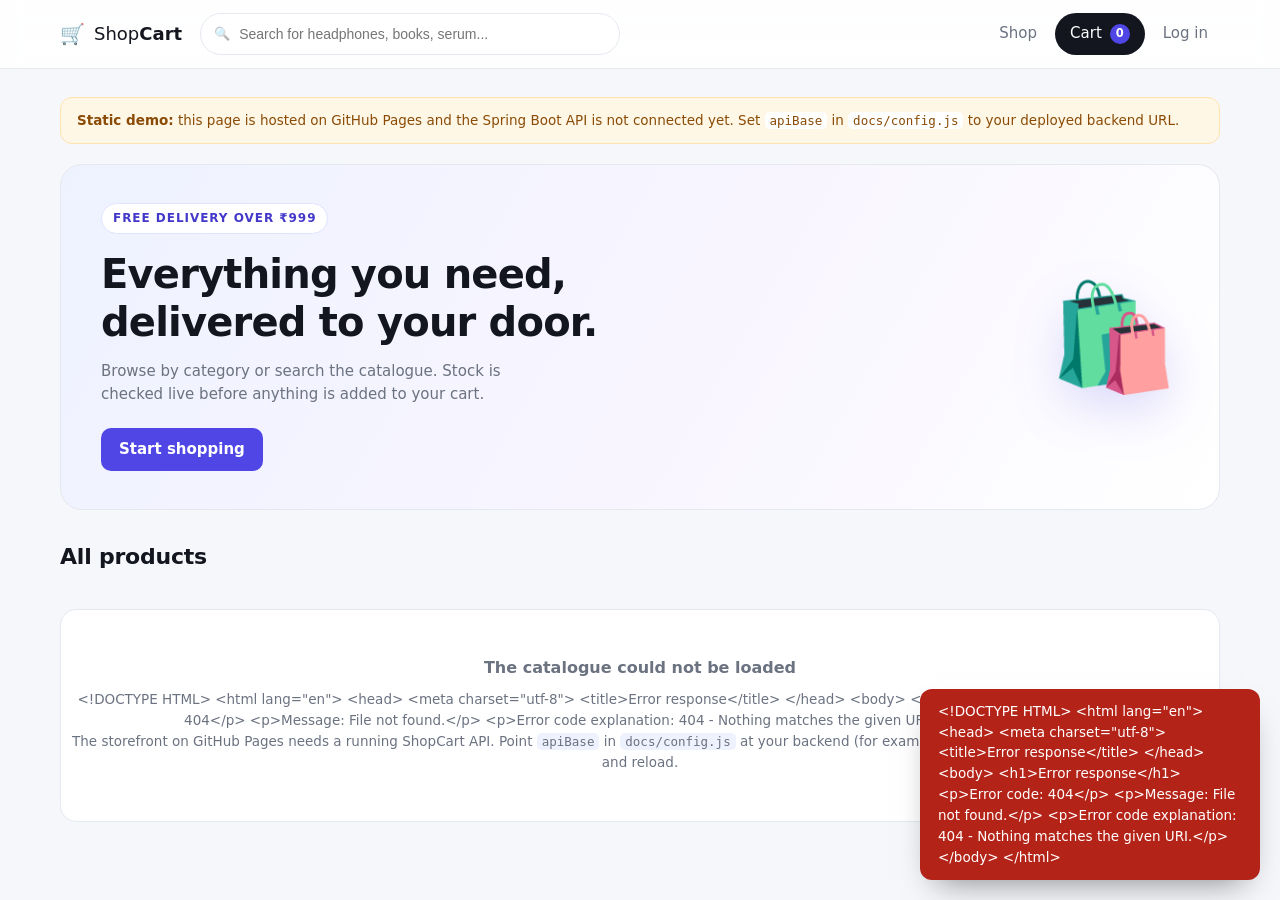
==== docs/index.html @ 54c7ab1c "feat: ShopCart - shopping cart algorithm (A-I) as a Spring Boot API with a static storefront Backend" ====
<!DOCTYPE html>
<html lang="en">
<head>
<meta charset="UTF-8" />
<meta name="viewport" content="width=device-width, initial-scale=1.0" />
<title>ShopCart - Online Shopping</title>
<link rel="stylesheet" href="styles.css" />
<link rel="icon" href="data:image/svg+xml,<svg xmlns='http://www.w3.org/2000/svg' viewBox='0 0 100 100'><text y='.9em' font-size='90'>🛒</text></svg>" />
</head>
<body>

<header class="topbar">
  <div class="wrap topbar-inner">
    <a class="brand" href="#" data-nav="shop">
      <span class="brand-mark">🛒</span>
      <span>Shop<strong>Cart</strong></span>
    </a>

    <div class="searchbox">
      <span class="search-icon">🔍</span>
      <input id="search-input" type="search" placeholder="Search for headphones, books, serum..." autocomplete="off" />
    </div>

    <nav class="nav">
      <button class="nav-link" data-nav="shop">Shop</button>
      <button class="nav-link" data-nav="orders" id="nav-orders" hidden>My Orders</button>
      <button class="nav-link" data-nav="admin" id="nav-admin" hidden>Admin</button>
      <button class="cart-btn" data-nav="cart">
        Cart <span class="badge" id="cart-count">0</span>
      </button>
      <button class="nav-link" id="auth-btn">Log in</button>
      <div class="account" id="account-chip" hidden>
        <span class="avatar" id="account-initial">T</span>
        <div class="account-meta">
          <span id="account-name">Tharun</span>
          <button class="link" id="logout-btn">Log out</button>
        </div>
      </div>
    </nav>
  </div>
</header>

<main class="wrap main">
  <div class="banner" id="backend-banner" hidden></div>

  <!-- ============ SHOP ============ -->
  <section id="view-shop" class="view">
    <div class="hero">
      <div class="hero-copy">
        <p class="eyebrow">Free delivery over ₹999</p>
        <h1>Everything you need,<br />delivered to your door.</h1>
        <p class="hero-sub">Browse by category or search the catalogue. Stock is checked live before anything is added to your cart.</p>
        <button class="btn btn-primary" data-nav="shop" id="hero-cta">Start shopping</button>
      </div>
      <div class="hero-art">🛍️</div>
    </div>

    <div class="section-head">
      <h2 id="catalogue-title">All products</h2>
      <span class="muted" id="product-count"></span>
    </div>

    <div class="chips" id="category-chips"></div>
    <div class="grid" id="product-grid"></div>
    <div class="empty" id="shop-empty" hidden>No products matched your search.</div>
  </section>

  <!-- ============ CART ============ -->
  <section id="view-cart" class="view" hidden>
    <div class="section-head">
      <h2>Your cart</h2>
      <button class="link" id="continue-shopping">Continue shopping</button>
    </div>
    <div class="cart-layout">
      <div class="cart-lines" id="cart-lines"></div>
      <aside class="bill" id="bill-panel"></aside>
    </div>
  </section>

  <!-- ============ CHECKOUT ============ -->
  <section id="view-checkout" class="view" hidden>
    <div class="section-head">
      <h2>Checkout</h2>
      <button class="link" data-nav="cart">Back to cart</button>
    </div>
    <div class="cart-layout">
      <form class="panel" id="checkout-form">
        <h3>1. Shipping address</h3>
        <textarea id="checkout-address" rows="3" placeholder="House no, street, city, state, PIN code"></textarea>

        <h3>2. Payment method</h3>
        <div class="pay-methods" id="pay-methods">
          <label class="pay-option"><input type="radio" name="pay" value="CARD" checked /><span>💳 Card</span></label>
          <label class="pay-option"><input type="radio" name="pay" value="UPI" /><span>📱 UPI</span></label>
          <label class="pay-option"><input type="radio" name="pay" value="NET_BANKING" /><span>🏦 Net Banking</span></label>
          <label class="pay-option"><input type="radio" name="pay" value="COD" /><span>💵 Cash on Delivery</span></label>
        </div>

        <div class="field" id="pay-detail-field">
          <label for="pay-detail" id="pay-detail-label">Card number</label>
          <input id="pay-detail" type="text" placeholder="4111 1111 1111 1111" autocomplete="off" />
          <p class="hint">Demo gateway: include the word <code>fail</code> anywhere in the details to simulate a declined payment.</p>
        </div>

        <button class="btn btn-primary btn-block" type="submit" id="place-order-btn">Pay &amp; place order</button>
      </form>
      <aside class="bill" id="checkout-bill"></aside>
    </div>
  </section>

  <!-- ============ CONFIRMATION ============ -->
  <section id="view-confirmation" class="view" hidden>
    <div class="panel confirm" id="confirmation-panel"></div>
  </section>

  <!-- ============ ORDERS ============ -->
  <section id="view-orders" class="view" hidden>
    <div class="section-head">
      <h2>My orders</h2>
      <button class="link" data-nav="shop">Shop again</button>
    </div>
    <div id="orders-list" class="orders"></div>
  </section>

  <!-- ============ ADMIN ============ -->
  <section id="view-admin" class="view" hidden>
    <div class="section-head">
      <h2>Admin dashboard</h2>
      <span class="muted">Algorithm I - catalogue, orders and reports</span>
    </div>
    <div class="tabs" id="admin-tabs">
      <button class="tab active" data-tab="reports">Reports</button>
      <button class="tab" data-tab="products">Products</button>
      <button class="tab" data-tab="orders">Orders</button>
    </div>

    <div class="tab-panel" id="tab-reports">
      <div class="stat-grid" id="stat-grid"></div>
      <div class="two-col">
        <div class="panel"><h3>Low stock</h3><div id="low-stock"></div></div>
        <div class="panel"><h3>Recent orders</h3><div id="recent-orders"></div></div>
      </div>
    </div>

    <div class="tab-panel" id="tab-products" hidden>
      <div class="panel">
        <h3 id="product-form-title">Add product</h3>
        <form id="product-form" class="form-grid">
          <input type="hidden" id="p-id" />
          <div class="field"><label>Name</label><input id="p-name" required /></div>
          <div class="field"><label>Price (₹)</label><input id="p-price" type="number" step="0.01" min="0" required /></div>
          <div class="field"><label>Stock</label><input id="p-stock" type="number" min="0" required /></div>
          <div class="field"><label>Category</label><select id="p-category"></select></div>
          <div class="field"><label>Icon</label><input id="p-image" placeholder="📦" maxlength="4" /></div>
          <div class="field wide"><label>Description</label><textarea id="p-description" rows="2"></textarea></div>
          <div class="form-actions">
            <button class="btn btn-primary" type="submit">Save product</button>
            <button class="btn btn-ghost" type="button" id="product-form-reset">Clear</button>
          </div>
        </form>
      </div>
      <div class="panel"><h3>Catalogue</h3><div id="admin-products"></div></div>
    </div>

    <div class="tab-panel" id="tab-orders" hidden>
      <div class="panel"><h3>All orders</h3><div id="admin-orders"></div></div>
    </div>
  </section>

</main>

<!-- ============ AUTH MODAL ============ -->
<div class="modal-backdrop" id="auth-modal" hidden>
  <div class="modal small">
    <button class="modal-close" data-close="auth-modal">✕</button>
    <div class="tabs">
      <button class="tab active" data-auth="login">Log in</button>
      <button class="tab" data-auth="register">Register</button>
    </div>
    <form id="login-form" class="auth-form">
      <div class="field"><label>Email</label><input id="login-email" type="email" required placeholder="tharun@example.com" /></div>
      <div class="field"><label>Password</label><input id="login-password" type="password" required placeholder="Passw0rd" /></div>
      <button class="btn btn-primary btn-block" type="submit">Log in</button>
      <p class="hint">Demo accounts: tharun@example.com / Passw0rd &nbsp;·&nbsp; admin@shopcart.in / Admin@123</p>
    </form>
    <form id="register-form" class="auth-form" hidden>
      <div class="field"><label>Name</label><input id="reg-name" required /></div>
      <div class="field"><label>Email</label><input id="reg-email" type="email" required /></div>
      <div class="field"><label>Phone</label><input id="reg-phone" required placeholder="+91 90000 12345" /></div>
      <div class="field"><label>Password</label><input id="reg-password" type="password" required minlength="6" /></div>
      <div class="field"><label>Address</label><textarea id="reg-address" rows="2" required></textarea></div>
      <button class="btn btn-primary btn-block" type="submit">Create account</button>
    </form>
  </div>
</div>

<!-- ============ PRODUCT MODAL ============ -->
<div class="modal-backdrop" id="product-modal" hidden>
  <div class="modal">
    <button class="modal-close" data-close="product-modal">✕</button>
    <div id="product-detail"></div>
  </div>
</div>

<div class="toast-wrap" id="toast-wrap"></div>

<script src="config.js"></script>
<script src="app.js"></script>
</body>
</html>
---- docs/styles.css ----
:root {
  --bg: #f6f7fb;
  --surface: #ffffff;
  --ink: #14161f;
  --muted: #6b7280;
  --line: #e6e8f0;
  --brand: #4f46e5;
  --brand-dark: #4338ca;
  --brand-soft: #eef2ff;
  --success: #0f9d58;
  --warn: #b45309;
  --danger: #dc2626;
  --radius: 16px;
  --shadow: 0 1px 2px rgba(16, 24, 40, .04), 0 12px 32px -12px rgba(16, 24, 40, .18);
}

* { box-sizing: border-box; }

/* the hidden attribute must win over component display rules */
[hidden] { display: none !important; }

html, body {
  margin: 0;
  padding: 0;
  background: var(--bg);
  color: var(--ink);
  font-family: "Inter", "Segoe UI", system-ui, -apple-system, sans-serif;
  font-size: 15px;
  line-height: 1.55;
}

h1, h2, h3 { line-height: 1.2; margin: 0; }
h1 { font-size: 40px; letter-spacing: -.02em; }
h2 { font-size: 22px; letter-spacing: -.01em; }
h3 { font-size: 16px; }
p { margin: 0; }
code { background: var(--brand-soft); padding: 1px 5px; border-radius: 5px; font-size: 12.5px; }

.wrap { width: min(1160px, 100% - 40px); margin-inline: auto; }
.main { padding: 28px 0 72px; }
.muted { color: var(--muted); font-size: 13.5px; }
.hint { color: var(--muted); font-size: 12.5px; margin-top: 6px; }

/* ---------- top bar ---------- */
.topbar {
  position: sticky; top: 0; z-index: 40;
  background: rgba(255, 255, 255, .88);
  backdrop-filter: blur(12px);
  border-bottom: 1px solid var(--line);
}
.topbar-inner { display: flex; align-items: center; gap: 18px; height: 68px; }
.brand { display: flex; align-items: center; gap: 9px; font-size: 18px; color: var(--ink); text-decoration: none; font-weight: 500; }
.brand strong { font-weight: 800; }
.brand-mark { font-size: 20px; }

.searchbox { position: relative; flex: 1; max-width: 420px; }
.searchbox input {
  width: 100%; height: 42px; padding: 0 14px 0 38px;
  border: 1px solid var(--line); border-radius: 999px; background: #fff;
  font-size: 14px; color: var(--ink); outline: none;
}
.searchbox input:focus { border-color: var(--brand); box-shadow: 0 0 0 3px var(--brand-soft); }
.search-icon { position: absolute; left: 14px; top: 50%; transform: translateY(-50%); font-size: 13px; opacity: .55; }

.nav { display: flex; align-items: center; gap: 6px; margin-left: auto; }
.nav-link {
  background: none; border: 0; font: inherit; color: var(--muted);
  padding: 8px 12px; border-radius: 9px; cursor: pointer;
}
.nav-link:hover { background: var(--brand-soft); color: var(--brand-dark); }
.cart-btn {
  display: inline-flex; align-items: center; gap: 8px;
  background: var(--ink); color: #fff; border: 0; font: inherit;
  padding: 9px 15px; border-radius: 999px; cursor: pointer;
}
.cart-btn:hover { background: #2a2d3a; }
.badge {
  background: var(--brand); color: #fff; border-radius: 999px;
  min-width: 20px; height: 20px; display: inline-grid; place-items: center;
  font-size: 11.5px; font-weight: 700; padding: 0 5px;
}
.account { display: flex; align-items: center; gap: 9px; padding-left: 8px; }
.avatar {
  width: 34px; height: 34px; border-radius: 50%; background: var(--brand-soft);
  color: var(--brand-dark); display: grid; place-items: center; font-weight: 700;
}
.account-meta { display: flex; flex-direction: column; line-height: 1.15; font-size: 13px; }
.link { background: none; border: 0; padding: 0; color: var(--brand); font: inherit; font-size: 12.5px; cursor: pointer; text-align: left; }
.link:hover { text-decoration: underline; }

/* ---------- hero ---------- */
.hero {
  display: flex; align-items: center; justify-content: space-between; gap: 30px;
  background: linear-gradient(120deg, #eef2ff 0%, #f8f5ff 55%, #ffffff 100%);
  border: 1px solid var(--line); border-radius: 22px;
  padding: 38px 40px; margin-bottom: 34px;
}
.hero-copy { max-width: 560px; }
.eyebrow {
  display: inline-block; font-size: 12px; font-weight: 700; letter-spacing: .08em;
  text-transform: uppercase; color: var(--brand-dark);
  background: #fff; border: 1px solid #dfe3ff; padding: 5px 11px; border-radius: 999px; margin-bottom: 16px;
}
.hero-sub { color: var(--muted); margin: 14px 0 22px; max-width: 460px; }
.hero-art { font-size: 104px; line-height: 1; filter: drop-shadow(0 18px 24px rgba(79, 70, 229, .18)); }

/* ---------- sections ---------- */
.section-head { display: flex; align-items: baseline; justify-content: space-between; gap: 16px; margin-bottom: 16px; }
.chips { display: flex; flex-wrap: wrap; gap: 8px; margin-bottom: 22px; }
.chip {
  border: 1px solid var(--line); background: #fff; color: var(--ink);
  padding: 8px 15px; border-radius: 999px; font: inherit; font-size: 13.5px; cursor: pointer;
}
.chip:hover { border-color: #c7cdf0; }
.chip.active { background: var(--ink); border-color: var(--ink); color: #fff; }

/* ---------- product grid ---------- */
.grid { display: grid; grid-template-columns: repeat(auto-fill, minmax(230px, 1fr)); gap: 18px; }
.card {
  background: var(--surface); border: 1px solid var(--line); border-radius: var(--radius);
  overflow: hidden; display: flex; flex-direction: column;
  transition: transform .16s ease, box-shadow .16s ease, border-color .16s ease;
  cursor: pointer;
}
.card:hover { transform: translateY(-3px); box-shadow: var(--shadow); border-color: #d9ddf2; }
.card-art {
  height: 132px; display: grid; place-items: center; font-size: 52px;
  background: linear-gradient(150deg, #f7f8ff, #eef1fb);
}
.card-body { padding: 14px 15px 16px; display: flex; flex-direction: column; gap: 6px; flex: 1; }
.card-cat { font-size: 11.5px; text-transform: uppercase; letter-spacing: .07em; color: var(--muted); }
.card-name { font-weight: 600; font-size: 14.5px; }
.card-foot { display: flex; align-items: center; justify-content: space-between; margin-top: auto; padding-top: 10px; }
.price { font-weight: 700; font-size: 16px; }
.stock { font-size: 12px; color: var(--muted); }
.stock.low { color: var(--warn); font-weight: 600; }
.stock.out { color: var(--danger); font-weight: 600; }

/* ---------- buttons ---------- */
.btn {
  border: 0; border-radius: 10px; font: inherit; font-weight: 600; cursor: pointer;
  padding: 10px 18px; transition: background .15s ease, opacity .15s ease;
}
.btn-primary { background: var(--brand); color: #fff; }
.btn-primary:hover { background: var(--brand-dark); }
.btn-ghost { background: #fff; border: 1px solid var(--line); color: var(--ink); }
.btn-ghost:hover { border-color: #c7cdf0; }
.btn-danger { background: #fef2f2; color: var(--danger); }
.btn-block { width: 100%; }
.btn:disabled { opacity: .55; cursor: not-allowed; }
.btn-sm { padding: 6px 12px; font-size: 13px; border-radius: 8px; }

/* ---------- cart ---------- */
.cart-layout { display: grid; grid-template-columns: minmax(0, 1fr) 340px; gap: 22px; align-items: start; }
.cart-lines { display: flex; flex-direction: column; gap: 12px; }
.line {
  display: grid; grid-template-columns: 58px minmax(0, 1fr) auto auto; gap: 14px; align-items: center;
  background: var(--surface); border: 1px solid var(--line); border-radius: 14px; padding: 12px 16px;
}
.line-art { width: 58px; height: 58px; border-radius: 12px; display: grid; place-items: center; font-size: 26px; background: #f2f4fd; }
.line-name { font-weight: 600; font-size: 14.5px; }
.stepper { display: inline-flex; align-items: center; border: 1px solid var(--line); border-radius: 9px; overflow: hidden; }
.stepper button { width: 30px; height: 32px; border: 0; background: #fff; font-size: 15px; cursor: pointer; color: var(--ink); }
.stepper button:hover { background: var(--brand-soft); }
.stepper span { min-width: 34px; text-align: center; font-size: 13.5px; font-weight: 600; }

.panel { background: var(--surface); border: 1px solid var(--line); border-radius: var(--radius); padding: 22px; }
.bill { position: sticky; top: 92px; }
.bill-row { display: flex; justify-content: space-between; gap: 12px; padding: 7px 0; font-size: 14px; }
.bill-row.total { border-top: 1px dashed var(--line); margin-top: 10px; padding-top: 14px; font-size: 17px; font-weight: 700; }
.bill-row .free { color: var(--success); font-weight: 600; }
.bill-row .save { color: var(--success); font-weight: 600; }
.coupon-row { display: flex; gap: 8px; margin: 14px 0 6px; }
.coupon-row input {
  flex: 1; height: 38px; border: 1px solid var(--line); border-radius: 9px; padding: 0 12px; font: inherit; font-size: 13.5px;
}
.notice { background: var(--brand-soft); color: var(--brand-dark); border-radius: 10px; padding: 9px 12px; font-size: 13px; margin-bottom: 12px; }
.notice.good { background: #ecfdf3; color: #067647; }

/* ---------- forms ---------- */
.field { display: flex; flex-direction: column; gap: 6px; margin-bottom: 14px; }
.field label { font-size: 13px; font-weight: 600; color: #33384a; }
.field input, .field select, .field textarea, textarea {
  width: 100%; border: 1px solid var(--line); border-radius: 10px; padding: 10px 12px;
  font: inherit; font-size: 14px; color: var(--ink); background: #fff; outline: none;
}
.field input:focus, .field select:focus, .field textarea:focus, textarea:focus {
  border-color: var(--brand); box-shadow: 0 0 0 3px var(--brand-soft);
}
.form-grid { display: grid; grid-template-columns: 1fr 1fr; gap: 0 16px; }
.form-grid .wide { grid-column: 1 / -1; }
.form-actions { grid-column: 1 / -1; display: flex; gap: 10px; margin-top: 4px; }
.auth-form { display: flex; flex-direction: column; }

.pay-methods { display: grid; grid-template-columns: 1fr 1fr; gap: 10px; margin-bottom: 16px; }
.pay-option {
  display: flex; align-items: center; gap: 8px; border: 1px solid var(--line);
  border-radius: 11px; padding: 11px 13px; cursor: pointer; font-size: 14px; background: #fff;
}
.pay-option:has(input:checked) { border-color: var(--brand); background: var(--brand-soft); font-weight: 600; }
.pay-option input { accent-color: var(--brand); }
h3 + .pay-methods, h3 + textarea, h3 + .field { margin-top: 12px; }
.panel h3 { margin-bottom: 12px; }

/* ---------- confirmation ---------- */
.confirm { text-align: center; padding: 40px; }
.confirm .tick { font-size: 46px; }
.confirm h2 { margin: 10px 0 6px; }
.order-code { display: inline-block; background: var(--brand-soft); color: var(--brand-dark); font-weight: 700; padding: 6px 14px; border-radius: 999px; margin: 10px 0 18px; }
.confirm-actions { display: flex; gap: 10px; justify-content: center; margin-top: 22px; }

/* ---------- orders ---------- */
.orders { display: flex; flex-direction: column; gap: 16px; }
.order-card { background: var(--surface); border: 1px solid var(--line); border-radius: var(--radius); padding: 20px; }
.order-top { display: flex; flex-wrap: wrap; align-items: center; gap: 12px; justify-content: space-between; margin-bottom: 14px; }
.order-meta { display: flex; flex-wrap: wrap; gap: 16px; font-size: 13px; color: var(--muted); }
.status { font-size: 12px; font-weight: 700; padding: 5px 12px; border-radius: 999px; background: #eef2ff; color: var(--brand-dark); }
.status.SHIPPED, .status.OUT_FOR_DELIVERY { background: #fff7e6; color: var(--warn); }
.status.DELIVERED { background: #ecfdf3; color: #067647; }
.status.CANCELLED { background: #fef2f2; color: var(--danger); }
.timeline { display: flex; flex-wrap: wrap; gap: 6px; margin-top: 12px; }
.step {
  font-size: 12px; padding: 5px 11px; border-radius: 999px; background: #f4f5fa; color: var(--muted);
}
.step.done { background: var(--brand-soft); color: var(--brand-dark); font-weight: 600; }
.step.current { background: var(--brand); color: #fff; font-weight: 600; }
.order-items { border-top: 1px solid var(--line); margin-top: 14px; padding-top: 12px; display: flex; flex-direction: column; gap: 8px; }
.order-item { display: flex; justify-content: space-between; gap: 12px; font-size: 13.5px; }
.order-foot { display: flex; justify-content: space-between; align-items: center; margin-top: 14px; }

/* ---------- admin ---------- */
.tabs { display: inline-flex; gap: 4px; background: #eceefa; border-radius: 12px; padding: 4px; margin-bottom: 20px; }
.tab { border: 0; background: none; font: inherit; font-size: 13.5px; padding: 8px 16px; border-radius: 9px; cursor: pointer; color: var(--muted); }
.tab.active { background: #fff; color: var(--ink); font-weight: 600; box-shadow: 0 1px 3px rgba(16,24,40,.1); }
.stat-grid { display: grid; grid-template-columns: repeat(auto-fit, minmax(160px, 1fr)); gap: 14px; margin-bottom: 20px; }
.stat { background: var(--surface); border: 1px solid var(--line); border-radius: 14px; padding: 16px 18px; }
.stat .label { font-size: 12px; text-transform: uppercase; letter-spacing: .06em; color: var(--muted); }
.stat .value { font-size: 24px; font-weight: 700; margin-top: 4px; }
.two-col { display: grid; grid-template-columns: 1fr 1fr; gap: 18px; }
.tab-panel .panel + .panel { margin-top: 18px; }

table { width: 100%; border-collapse: collapse; font-size: 13.5px; }
th { text-align: left; font-size: 11.5px; text-transform: uppercase; letter-spacing: .06em; color: var(--muted); padding: 8px 10px; border-bottom: 1px solid var(--line); }
td { padding: 10px; border-bottom: 1px solid #f1f2f8; vertical-align: middle; }
tr:last-child td { border-bottom: 0; }
.row-actions { display: flex; gap: 6px; }
select.mini { border: 1px solid var(--line); border-radius: 8px; padding: 5px 8px; font: inherit; font-size: 12.5px; background: #fff; }

/* ---------- modal ---------- */
.modal-backdrop {
  position: fixed; inset: 0; background: rgba(17, 20, 34, .45);
  display: grid; place-items: center; padding: 24px; z-index: 60;
}
.modal {
  position: relative; background: #fff; border-radius: 20px; padding: 28px;
  width: min(560px, 100%); max-height: 88vh; overflow: auto; box-shadow: 0 24px 64px -20px rgba(16,24,40,.4);
}
.modal.small { width: min(420px, 100%); }
.modal-close {
  position: absolute; top: 14px; right: 16px; border: 0; background: none;
  font-size: 16px; color: var(--muted); cursor: pointer;
}
.pd-head { display: flex; gap: 18px; align-items: center; margin-bottom: 16px; }
.pd-art { width: 96px; height: 96px; border-radius: 16px; display: grid; place-items: center; font-size: 44px; background: #f2f4fd; }
.pd-price { font-size: 22px; font-weight: 700; margin-top: 4px; }
.pd-desc { color: var(--muted); font-size: 14px; margin-bottom: 18px; }
.pd-actions { display: flex; align-items: center; gap: 14px; margin-top: 18px; }

/* ---------- toast ---------- */
.toast-wrap { position: fixed; right: 20px; bottom: 20px; display: flex; flex-direction: column; gap: 10px; z-index: 80; }
.toast {
  background: var(--ink); color: #fff; padding: 12px 18px; border-radius: 12px;
  font-size: 13.5px; box-shadow: 0 16px 32px -16px rgba(0,0,0,.5); max-width: 340px;
  animation: slide .22s ease;
}
.toast.error { background: #b42318; }
.toast.success { background: #067647; }
@keyframes slide { from { transform: translateY(10px); opacity: 0; } to { transform: none; opacity: 1; } }

.banner {
  background: #fff7e6; border: 1px solid #fde3b0; color: #8a4b06;
  border-radius: 12px; padding: 12px 16px; margin-bottom: 20px; font-size: 13.5px;
}
.banner code { background: #fff; }

.empty { text-align: center; color: var(--muted); padding: 48px 0; }

@media (max-width: 900px) {
  .cart-layout { grid-template-columns: 1fr; }
  .bill { position: static; }
  .two-col, .form-grid { grid-template-columns: 1fr; }
  .hero { padding: 26px; }
  h1 { font-size: 30px; }
  .hero-art { display: none; }
  .searchbox { display: none; }
  .line { grid-template-columns: 48px minmax(0, 1fr); }
}
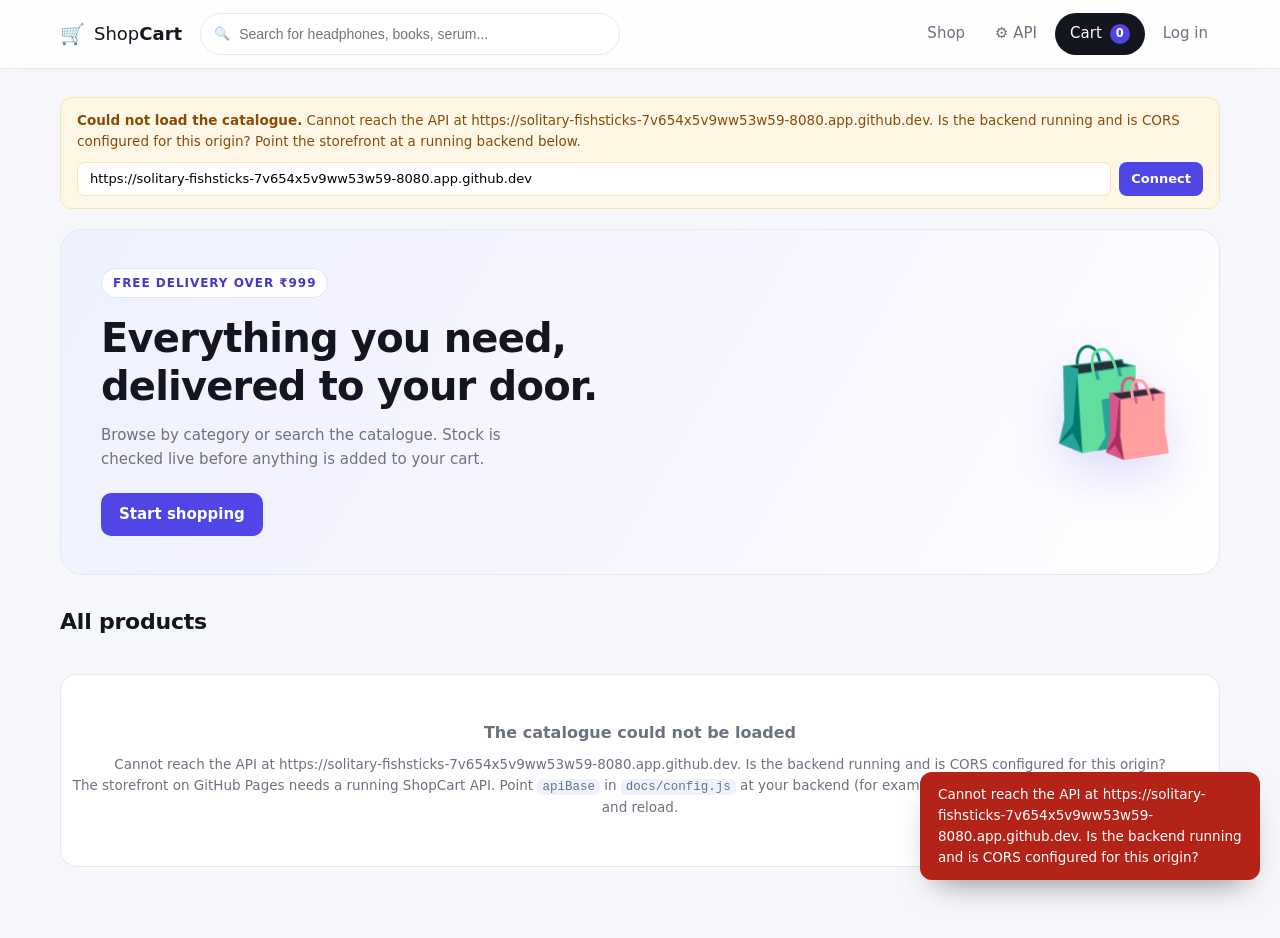
==== commit e395e51a: "fix(ui): the connect box is always reachable, and an explicit URL beats config.js Two bugs: the box " ====
--- a/docs/index.html
+++ b/docs/index.html
@@ -25,6 +25,7 @@
       <button class="nav-link" data-nav="shop">Shop</button>
       <button class="nav-link" data-nav="orders" id="nav-orders" hidden>My Orders</button>
       <button class="nav-link" data-nav="admin" id="nav-admin" hidden>Admin</button>
+      <button class="nav-link" id="api-settings" title="Change the backend URL" hidden>⚙ API</button>
       <button class="cart-btn" data-nav="cart">
         Cart <span class="badge" id="cart-count">0</span>
       </button>
--- a/docs/styles.css
+++ b/docs/styles.css
@@ -282,6 +282,12 @@
   border-radius: 12px; padding: 12px 16px; margin-bottom: 20px; font-size: 13.5px;
 }
 .banner code { background: #fff; }
+.banner-form { display: flex; gap: 8px; margin-top: 10px; flex-wrap: wrap; }
+.banner-form input {
+  flex: 1; min-width: 240px; height: 34px; padding: 0 12px; font: inherit; font-size: 13px;
+  border: 1px solid #fde3b0; border-radius: 8px; background: #fff; outline: none;
+}
+.banner-form input:focus { border-color: #e0a13a; }
 
 .empty { text-align: center; color: var(--muted); padding: 48px 0; }
 
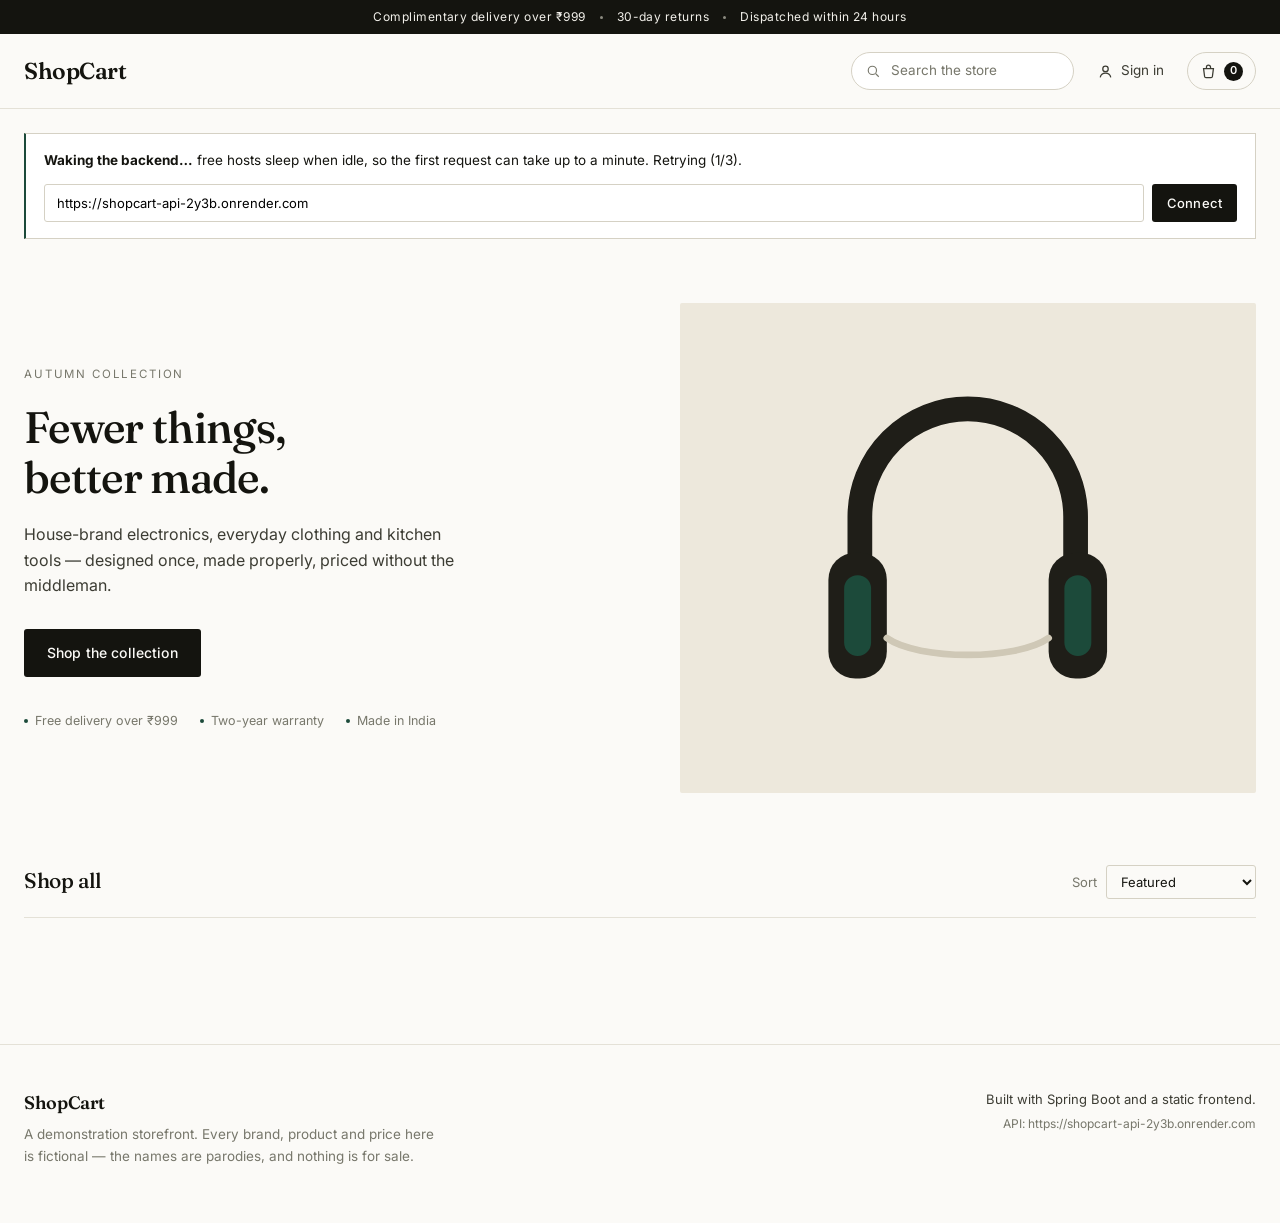
==== commit 7792a733: "feat: redesign the storefront and add account closure UI: editorial retail design (Fraunces + Inter," ====
--- a/docs/index.html
+++ b/docs/index.html
@@ -3,209 +3,295 @@
 <head>
 <meta charset="UTF-8" />
 <meta name="viewport" content="width=device-width, initial-scale=1.0" />
-<title>ShopCart - Online Shopping</title>
+<title>ShopCart — considered goods for everyday use</title>
+<meta name="description" content="ShopCart is a demo storefront: electronics, fashion, home, books and beauty from fictional house brands." />
+<link rel="preconnect" href="https://fonts.googleapis.com" />
+<link rel="preconnect" href="https://fonts.gstatic.com" crossorigin />
+<link href="https://fonts.googleapis.com/css2?family=Fraunces:opsz,wght@9..144,400;9..144,500;9..144,600&family=Inter:wght@400;500;600&display=swap" rel="stylesheet" />
 <link rel="stylesheet" href="styles.css" />
-<link rel="icon" href="data:image/svg+xml,<svg xmlns='http://www.w3.org/2000/svg' viewBox='0 0 100 100'><text y='.9em' font-size='90'>🛒</text></svg>" />
+<link rel="icon" href="data:image/svg+xml,<svg xmlns='http://www.w3.org/2000/svg' viewBox='0 0 32 32'><rect width='32' height='32' rx='7' fill='%2314140F'/><path d='M9 12h14l-1.6 10.5a2 2 0 0 1-2 1.7H12.6a2 2 0 0 1-2-1.7L9 12Z' fill='none' stroke='%23FBFAF7' stroke-width='1.6'/><path d='M12.5 12V9.8a3.5 3.5 0 0 1 7 0V12' fill='none' stroke='%23FBFAF7' stroke-width='1.6'/></svg>" />
 </head>
 <body>
 
-<header class="topbar">
-  <div class="wrap topbar-inner">
-    <a class="brand" href="#" data-nav="shop">
-      <span class="brand-mark">🛒</span>
-      <span>Shop<strong>Cart</strong></span>
-    </a>
-
-    <div class="searchbox">
-      <span class="search-icon">🔍</span>
-      <input id="search-input" type="search" placeholder="Search for headphones, books, serum..." autocomplete="off" />
-    </div>
-
-    <nav class="nav">
-      <button class="nav-link" data-nav="shop">Shop</button>
-      <button class="nav-link" data-nav="orders" id="nav-orders" hidden>My Orders</button>
-      <button class="nav-link" data-nav="admin" id="nav-admin" hidden>Admin</button>
-      <button class="nav-link" id="api-settings" title="Change the backend URL" hidden>⚙ API</button>
-      <button class="cart-btn" data-nav="cart">
-        Cart <span class="badge" id="cart-count">0</span>
+<div class="announce">
+  <div class="shell announce-inner">
+    <span>Complimentary delivery over ₹999</span>
+    <span class="dot"></span>
+    <span>30-day returns</span>
+    <span class="dot"></span>
+    <span>Dispatched within 24 hours</span>
+  </div>
+</div>
+
+<header class="site-header">
+  <div class="shell header-inner">
+    <a class="wordmark" href="#" data-nav="shop">ShopCart</a>
+
+    <nav class="primary-nav" id="category-bar"></nav>
+
+    <div class="header-actions">
+      <label class="search">
+        <svg viewBox="0 0 20 20" aria-hidden="true"><circle cx="8.5" cy="8.5" r="5.5" /><path d="m13 13 4 4" /></svg>
+        <input id="search-input" type="search" placeholder="Search the store" autocomplete="off" aria-label="Search products" />
+      </label>
+      <button class="ghost-btn" id="account-btn" aria-label="Account">
+        <svg viewBox="0 0 20 20" aria-hidden="true"><circle cx="10" cy="7" r="3.2" /><path d="M3.8 17c.6-3.1 3.2-5 6.2-5s5.6 1.9 6.2 5" /></svg>
+        <span id="account-label">Sign in</span>
       </button>
-      <button class="nav-link" id="auth-btn">Log in</button>
-      <div class="account" id="account-chip" hidden>
-        <span class="avatar" id="account-initial">T</span>
-        <div class="account-meta">
-          <span id="account-name">Tharun</span>
-          <button class="link" id="logout-btn">Log out</button>
-        </div>
-      </div>
-    </nav>
+      <button class="ghost-btn bag-btn" data-nav="cart" aria-label="Bag">
+        <svg viewBox="0 0 20 20" aria-hidden="true"><path d="M4.2 6.5h11.6l-1.2 9.4a1.6 1.6 0 0 1-1.6 1.4H7a1.6 1.6 0 0 1-1.6-1.4L4.2 6.5Z" /><path d="M7.6 6.5V4.9a2.4 2.4 0 0 1 4.8 0v1.6" /></svg>
+        <span class="bag-count" id="cart-count">0</span>
+      </button>
+    </div>
   </div>
 </header>
 
-<main class="wrap main">
+<main class="shell main">
   <div class="banner" id="backend-banner" hidden></div>
 
   <!-- ============ SHOP ============ -->
   <section id="view-shop" class="view">
     <div class="hero">
       <div class="hero-copy">
-        <p class="eyebrow">Free delivery over ₹999</p>
-        <h1>Everything you need,<br />delivered to your door.</h1>
-        <p class="hero-sub">Browse by category or search the catalogue. Stock is checked live before anything is added to your cart.</p>
-        <button class="btn btn-primary" data-nav="shop" id="hero-cta">Start shopping</button>
-      </div>
-      <div class="hero-art">🛍️</div>
+        <p class="eyebrow">Autumn collection</p>
+        <h1>Fewer things,<br />better made.</h1>
+        <p class="lede">House-brand electronics, everyday clothing and kitchen tools — designed once, made properly, priced without the middleman.</p>
+        <div class="hero-actions">
+          <button class="btn btn-solid" data-scroll-grid>Shop the collection</button>
+          <button class="btn btn-quiet" data-nav="orders" id="hero-orders" hidden>Track an order</button>
+        </div>
+        <ul class="hero-notes">
+          <li>Free delivery over ₹999</li>
+          <li>Two-year warranty</li>
+          <li>Made in India</li>
+        </ul>
+      </div>
+      <div class="hero-art" id="hero-art" aria-hidden="true"></div>
     </div>
 
     <div class="section-head">
-      <h2 id="catalogue-title">All products</h2>
-      <span class="muted" id="product-count"></span>
-    </div>
-
-    <div class="chips" id="category-chips"></div>
+      <div>
+        <h2 id="catalogue-title">Shop all</h2>
+        <p class="section-note" id="product-count"></p>
+      </div>
+      <label class="sort">
+        <span>Sort</span>
+        <select id="sort-select">
+          <option value="featured">Featured</option>
+          <option value="price-asc">Price: low to high</option>
+          <option value="price-desc">Price: high to low</option>
+          <option value="rating">Top rated</option>
+          <option value="discount">Biggest saving</option>
+        </select>
+      </label>
+    </div>
+
     <div class="grid" id="product-grid"></div>
-    <div class="empty" id="shop-empty" hidden>No products matched your search.</div>
+    <div class="empty" id="shop-empty" hidden>
+      <h3>No products match that search</h3>
+      <p>Try a different term, or clear the filters.</p>
+      <button class="btn btn-quiet" id="clear-filters">Clear filters</button>
+    </div>
   </section>
 
   <!-- ============ CART ============ -->
   <section id="view-cart" class="view" hidden>
-    <div class="section-head">
-      <h2>Your cart</h2>
-      <button class="link" id="continue-shopping">Continue shopping</button>
+    <div class="page-head">
+      <h1>Your bag</h1>
+      <button class="link-btn" data-nav="shop">Continue shopping</button>
     </div>
     <div class="cart-layout">
-      <div class="cart-lines" id="cart-lines"></div>
-      <aside class="bill" id="bill-panel"></aside>
+      <div id="cart-lines" class="cart-lines"></div>
+      <aside class="summary" id="bill-panel"></aside>
     </div>
   </section>
 
   <!-- ============ CHECKOUT ============ -->
   <section id="view-checkout" class="view" hidden>
-    <div class="section-head">
-      <h2>Checkout</h2>
-      <button class="link" data-nav="cart">Back to cart</button>
+    <div class="page-head">
+      <h1>Checkout</h1>
+      <button class="link-btn" data-nav="cart">Back to bag</button>
     </div>
     <div class="cart-layout">
-      <form class="panel" id="checkout-form">
-        <h3>1. Shipping address</h3>
-        <textarea id="checkout-address" rows="3" placeholder="House no, street, city, state, PIN code"></textarea>
-
-        <h3>2. Payment method</h3>
-        <div class="pay-methods" id="pay-methods">
-          <label class="pay-option"><input type="radio" name="pay" value="CARD" checked /><span>💳 Card</span></label>
-          <label class="pay-option"><input type="radio" name="pay" value="UPI" /><span>📱 UPI</span></label>
-          <label class="pay-option"><input type="radio" name="pay" value="NET_BANKING" /><span>🏦 Net Banking</span></label>
-          <label class="pay-option"><input type="radio" name="pay" value="COD" /><span>💵 Cash on Delivery</span></label>
-        </div>
-
-        <div class="field" id="pay-detail-field">
-          <label for="pay-detail" id="pay-detail-label">Card number</label>
-          <input id="pay-detail" type="text" placeholder="4111 1111 1111 1111" autocomplete="off" />
-          <p class="hint">Demo gateway: include the word <code>fail</code> anywhere in the details to simulate a declined payment.</p>
-        </div>
-
-        <button class="btn btn-primary btn-block" type="submit" id="place-order-btn">Pay &amp; place order</button>
+      <form id="checkout-form" class="stack">
+        <fieldset class="card">
+          <legend><span class="step">1</span> Delivery address</legend>
+          <div class="form-grid">
+            <label class="field"><span>Full name</span><input id="co-name" required autocomplete="name" /></label>
+            <label class="field"><span>Phone</span><input id="co-phone" required autocomplete="tel" placeholder="+91 90000 12345" /></label>
+            <label class="field wide"><span>Address</span><input id="co-line1" required autocomplete="address-line1" placeholder="Flat / house no, building, street" /></label>
+            <label class="field wide"><span>Area, landmark (optional)</span><input id="co-line2" autocomplete="address-line2" /></label>
+            <label class="field"><span>City</span><input id="co-city" required autocomplete="address-level2" /></label>
+            <label class="field"><span>PIN code</span><input id="co-pin" required autocomplete="postal-code" inputmode="numeric" maxlength="6" /></label>
+            <label class="field"><span>State</span><input id="co-state" required autocomplete="address-level1" /></label>
+          </div>
+        </fieldset>
+
+        <fieldset class="card">
+          <legend><span class="step">2</span> Payment</legend>
+          <div class="pay-list" id="pay-list">
+            <label class="pay-card"><input type="radio" name="pay" value="UPI" checked />
+              <span class="pay-body"><strong>UPI</strong><em>Google Pay, PhonePe, Paytm</em></span></label>
+            <label class="pay-card"><input type="radio" name="pay" value="CARD" />
+              <span class="pay-body"><strong>Card</strong><em>Visa, Mastercard, RuPay</em></span></label>
+            <label class="pay-card"><input type="radio" name="pay" value="NET_BANKING" />
+              <span class="pay-body"><strong>Net banking</strong><em>All major banks</em></span></label>
+            <label class="pay-card"><input type="radio" name="pay" value="COD" />
+              <span class="pay-body"><strong>Cash on delivery</strong><em>Pay the courier</em></span></label>
+          </div>
+          <label class="field" id="pay-detail-field">
+            <span id="pay-detail-label">UPI ID</span>
+            <input id="pay-detail" autocomplete="off" placeholder="yourname@okhdfcbank" />
+            <small class="hint">Test gateway — include the word <code>fail</code> to simulate a declined payment.</small>
+          </label>
+        </fieldset>
+
+        <button class="btn btn-solid btn-block" type="submit" id="place-order-btn">Pay and place order</button>
       </form>
-      <aside class="bill" id="checkout-bill"></aside>
+      <aside class="summary" id="checkout-bill"></aside>
     </div>
   </section>
 
   <!-- ============ CONFIRMATION ============ -->
   <section id="view-confirmation" class="view" hidden>
-    <div class="panel confirm" id="confirmation-panel"></div>
+    <div class="card confirm" id="confirmation-panel"></div>
   </section>
 
   <!-- ============ ORDERS ============ -->
   <section id="view-orders" class="view" hidden>
-    <div class="section-head">
-      <h2>My orders</h2>
-      <button class="link" data-nav="shop">Shop again</button>
-    </div>
-    <div id="orders-list" class="orders"></div>
+    <div class="page-head">
+      <h1>Orders</h1>
+      <button class="link-btn" data-nav="shop">Shop again</button>
+    </div>
+    <div id="orders-list" class="stack"></div>
+  </section>
+
+  <!-- ============ ACCOUNT ============ -->
+  <section id="view-account" class="view" hidden>
+    <div class="page-head">
+      <h1>Account</h1>
+      <button class="link-btn" id="account-signout">Sign out</button>
+    </div>
+    <div class="account-grid">
+      <div class="card" id="account-profile"></div>
+      <div class="card" id="account-orders"></div>
+    </div>
+    <div class="card danger">
+      <h2>Close account</h2>
+      <p class="muted">This removes your profile, bag and order history from ShopCart. It cannot be undone.</p>
+      <div class="danger-row">
+        <label class="field"><span>Confirm with your password</span><input id="delete-password" type="password" autocomplete="current-password" /></label>
+        <button class="btn btn-danger" id="delete-account-btn">Delete my account</button>
+      </div>
+      <p class="hint" id="delete-hint"></p>
+    </div>
   </section>
 
   <!-- ============ ADMIN ============ -->
   <section id="view-admin" class="view" hidden>
-    <div class="section-head">
-      <h2>Admin dashboard</h2>
-      <span class="muted">Algorithm I - catalogue, orders and reports</span>
+    <div class="page-head">
+      <h1>Admin</h1>
+      <span class="muted" id="admin-sub">Catalogue, orders and reports</span>
     </div>
     <div class="tabs" id="admin-tabs">
-      <button class="tab active" data-tab="reports">Reports</button>
+      <button class="tab is-active" data-tab="overview">Overview</button>
       <button class="tab" data-tab="products">Products</button>
       <button class="tab" data-tab="orders">Orders</button>
     </div>
 
-    <div class="tab-panel" id="tab-reports">
-      <div class="stat-grid" id="stat-grid"></div>
+    <div class="tab-panel" id="tab-overview">
+      <div class="stat-row" id="stat-row"></div>
       <div class="two-col">
-        <div class="panel"><h3>Low stock</h3><div id="low-stock"></div></div>
-        <div class="panel"><h3>Recent orders</h3><div id="recent-orders"></div></div>
+        <div class="card"><h2>Low stock</h2><div id="low-stock"></div></div>
+        <div class="card"><h2>Recent orders</h2><div id="recent-orders"></div></div>
       </div>
     </div>
 
     <div class="tab-panel" id="tab-products" hidden>
-      <div class="panel">
-        <h3 id="product-form-title">Add product</h3>
+      <div class="card">
+        <h2 id="product-form-title">Add product</h2>
         <form id="product-form" class="form-grid">
           <input type="hidden" id="p-id" />
-          <div class="field"><label>Name</label><input id="p-name" required /></div>
-          <div class="field"><label>Price (₹)</label><input id="p-price" type="number" step="0.01" min="0" required /></div>
-          <div class="field"><label>Stock</label><input id="p-stock" type="number" min="0" required /></div>
-          <div class="field"><label>Category</label><select id="p-category"></select></div>
-          <div class="field"><label>Icon</label><input id="p-image" placeholder="📦" maxlength="4" /></div>
-          <div class="field wide"><label>Description</label><textarea id="p-description" rows="2"></textarea></div>
+          <label class="field wide"><span>Name</span><input id="p-name" required /></label>
+          <label class="field"><span>Brand</span><input id="p-brand" placeholder="Soniq" /></label>
+          <label class="field"><span>Category</span><select id="p-category"></select></label>
+          <label class="field"><span>Price (₹)</span><input id="p-price" type="number" min="0" step="0.01" required /></label>
+          <label class="field"><span>MRP (₹)</span><input id="p-mrp" type="number" min="0" step="0.01" /></label>
+          <label class="field"><span>Stock</span><input id="p-stock" type="number" min="0" required /></label>
+          <label class="field"><span>Artwork</span><select id="p-image"></select></label>
+          <label class="field"><span>Rating</span><input id="p-rating" type="number" min="0" max="5" step="0.1" /></label>
+          <label class="field"><span>Reviews</span><input id="p-reviews" type="number" min="0" /></label>
+          <label class="field wide"><span>Description</span><textarea id="p-description" rows="2"></textarea></label>
           <div class="form-actions">
-            <button class="btn btn-primary" type="submit">Save product</button>
-            <button class="btn btn-ghost" type="button" id="product-form-reset">Clear</button>
+            <button class="btn btn-solid" type="submit">Save product</button>
+            <button class="btn btn-quiet" type="button" id="product-form-reset">Clear</button>
           </div>
         </form>
       </div>
-      <div class="panel"><h3>Catalogue</h3><div id="admin-products"></div></div>
+      <div class="card"><h2>Catalogue</h2><div id="admin-products"></div></div>
     </div>
 
     <div class="tab-panel" id="tab-orders" hidden>
-      <div class="panel"><h3>All orders</h3><div id="admin-orders"></div></div>
-    </div>
-  </section>
-
+      <div class="card"><h2>All orders</h2><div id="admin-orders"></div></div>
+    </div>
+  </section>
 </main>
 
-<!-- ============ AUTH MODAL ============ -->
-<div class="modal-backdrop" id="auth-modal" hidden>
-  <div class="modal small">
-    <button class="modal-close" data-close="auth-modal">✕</button>
-    <div class="tabs">
-      <button class="tab active" data-auth="login">Log in</button>
-      <button class="tab" data-auth="register">Register</button>
-    </div>
-    <form id="login-form" class="auth-form">
-      <div class="field"><label>Email</label><input id="login-email" type="email" required placeholder="tharun@example.com" /></div>
-      <div class="field"><label>Password</label><input id="login-password" type="password" required placeholder="Passw0rd" /></div>
-      <button class="btn btn-primary btn-block" type="submit">Log in</button>
-      <p class="hint">Demo accounts: tharun@example.com / Passw0rd &nbsp;·&nbsp; admin@shopcart.in / Admin@123</p>
+<footer class="site-footer">
+  <div class="shell footer-inner">
+    <div>
+      <p class="wordmark small">ShopCart</p>
+      <p class="muted">A demonstration storefront. Every brand, product and price here is fictional — the names are parodies, and nothing is for sale.</p>
+    </div>
+    <div class="footer-meta">
+      <p>Built with Spring Boot and a static frontend.</p>
+      <p class="muted" id="footer-api"></p>
+    </div>
+  </div>
+</footer>
+
+<!-- ============ AUTH ============ -->
+<div class="sheet-backdrop" id="auth-modal" hidden>
+  <div class="sheet narrow">
+    <button class="sheet-close" data-close="auth-modal" aria-label="Close">Close</button>
+    <div class="tabs auth-tabs">
+      <button class="tab is-active" data-auth="login">Sign in</button>
+      <button class="tab" data-auth="register">Create account</button>
+    </div>
+
+    <form id="login-form" class="stack">
+      <h2>Welcome back</h2>
+      <label class="field"><span>Email</span><input id="login-email" type="email" required autocomplete="email" placeholder="you@example.com" /></label>
+      <label class="field"><span>Password</span><input id="login-password" type="password" required autocomplete="current-password" /></label>
+      <button class="btn btn-solid btn-block" type="submit">Sign in</button>
+      <p class="hint">Demo customer: tharun@example.com / Passw0rd · Admin: admin@shopcart.in / Admin@123</p>
     </form>
-    <form id="register-form" class="auth-form" hidden>
-      <div class="field"><label>Name</label><input id="reg-name" required /></div>
-      <div class="field"><label>Email</label><input id="reg-email" type="email" required /></div>
-      <div class="field"><label>Phone</label><input id="reg-phone" required placeholder="+91 90000 12345" /></div>
-      <div class="field"><label>Password</label><input id="reg-password" type="password" required minlength="6" /></div>
-      <div class="field"><label>Address</label><textarea id="reg-address" rows="2" required></textarea></div>
-      <button class="btn btn-primary btn-block" type="submit">Create account</button>
+
+    <form id="register-form" class="stack" hidden>
+      <h2>Create your account</h2>
+      <label class="field"><span>Full name</span><input id="reg-name" required autocomplete="name" /></label>
+      <label class="field"><span>Email</span><input id="reg-email" type="email" required autocomplete="email" /></label>
+      <label class="field"><span>Phone</span><input id="reg-phone" required autocomplete="tel" placeholder="+91 90000 12345" /></label>
+      <label class="field"><span>Password</span><input id="reg-password" type="password" required minlength="6" autocomplete="new-password" /></label>
+      <label class="field"><span>Delivery address</span><textarea id="reg-address" rows="2" required></textarea></label>
+      <button class="btn btn-solid btn-block" type="submit">Create account</button>
+      <p class="hint">You can delete your account at any time from the account page.</p>
     </form>
   </div>
 </div>
 
-<!-- ============ PRODUCT MODAL ============ -->
-<div class="modal-backdrop" id="product-modal" hidden>
-  <div class="modal">
-    <button class="modal-close" data-close="product-modal">✕</button>
+<!-- ============ PRODUCT ============ -->
+<div class="sheet-backdrop" id="product-modal" hidden>
+  <div class="sheet wide">
+    <button class="sheet-close" data-close="product-modal" aria-label="Close">Close</button>
     <div id="product-detail"></div>
   </div>
 </div>
 
-<div class="toast-wrap" id="toast-wrap"></div>
+<div class="toast-stack" id="toast-wrap" aria-live="polite"></div>
 
 <script src="config.js"></script>
+<script src="art.js"></script>
 <script src="app.js"></script>
 </body>
 </html>
--- a/docs/styles.css
+++ b/docs/styles.css
@@ -1,303 +1,481 @@
+/* ShopCart - storefront styles
+   Editorial retail look: warm paper, ink type, one deep green accent. */
+
 :root {
-  --bg: #f6f7fb;
-  --surface: #ffffff;
-  --ink: #14161f;
-  --muted: #6b7280;
-  --line: #e6e8f0;
-  --brand: #4f46e5;
-  --brand-dark: #4338ca;
-  --brand-soft: #eef2ff;
-  --success: #0f9d58;
-  --warn: #b45309;
-  --danger: #dc2626;
-  --radius: 16px;
-  --shadow: 0 1px 2px rgba(16, 24, 40, .04), 0 12px 32px -12px rgba(16, 24, 40, .18);
+  --paper: #FBFAF7;
+  --paper-2: #F4F1EA;
+  --surface: #FFFFFF;
+  --ink: #14140F;
+  --ink-2: #3C3C33;
+  --muted: #77776B;
+  --line: #E4E1D7;
+  --line-2: #D5D1C4;
+  --accent: #1C4A3A;
+  --accent-soft: #E8EFEA;
+  --sale: #A32A1E;
+  --sand: #EDE8DC;
+  --radius: 3px;
+  --shadow: 0 1px 2px rgba(20, 20, 15, .04), 0 24px 48px -32px rgba(20, 20, 15, .3);
+  --display: "Fraunces", "Iowan Old Style", Georgia, serif;
+  --ui: "Inter", -apple-system, "Segoe UI", Roboto, Helvetica, Arial, sans-serif;
 }
 
 * { box-sizing: border-box; }
-
-/* the hidden attribute must win over component display rules */
 [hidden] { display: none !important; }
 
-html, body {
-  margin: 0;
-  padding: 0;
-  background: var(--bg);
+html, body { margin: 0; padding: 0; }
+body {
+  background: var(--paper);
   color: var(--ink);
-  font-family: "Inter", "Segoe UI", system-ui, -apple-system, sans-serif;
+  font-family: var(--ui);
   font-size: 15px;
-  line-height: 1.55;
-}
-
-h1, h2, h3 { line-height: 1.2; margin: 0; }
-h1 { font-size: 40px; letter-spacing: -.02em; }
-h2 { font-size: 22px; letter-spacing: -.01em; }
-h3 { font-size: 16px; }
+  line-height: 1.6;
+  -webkit-font-smoothing: antialiased;
+}
+
+h1, h2, h3 { font-family: var(--display); font-weight: 500; letter-spacing: -.015em; margin: 0; line-height: 1.14; }
+h1 { font-size: clamp(30px, 4vw, 44px); }
+h2 { font-size: 21px; }
+h3 { font-size: 17px; }
 p { margin: 0; }
-code { background: var(--brand-soft); padding: 1px 5px; border-radius: 5px; font-size: 12.5px; }
-
-.wrap { width: min(1160px, 100% - 40px); margin-inline: auto; }
-.main { padding: 28px 0 72px; }
+a { color: inherit; }
+code { font-family: ui-monospace, "SF Mono", Menlo, monospace; font-size: 12.5px; background: var(--paper-2); padding: 1px 5px; border-radius: 3px; }
 .muted { color: var(--muted); font-size: 13.5px; }
-.hint { color: var(--muted); font-size: 12.5px; margin-top: 6px; }
-
-/* ---------- top bar ---------- */
-.topbar {
+.hint { color: var(--muted); font-size: 12.5px; margin-top: 8px; }
+
+.shell { width: min(1240px, 100% - 48px); margin-inline: auto; }
+.main { padding: 0 0 96px; min-height: 60vh; }
+
+/* ---------------- announcement ---------------- */
+.announce { background: var(--ink); color: #F2F0EA; font-size: 12px; letter-spacing: .04em; }
+.announce-inner { display: flex; align-items: center; justify-content: center; gap: 14px; height: 34px; flex-wrap: wrap; }
+.announce .dot { width: 3px; height: 3px; border-radius: 50%; background: #8C8B80; }
+
+/* ---------------- header ---------------- */
+.site-header {
   position: sticky; top: 0; z-index: 40;
-  background: rgba(255, 255, 255, .88);
-  backdrop-filter: blur(12px);
+  background: rgba(251, 250, 247, .94);
+  backdrop-filter: blur(10px);
   border-bottom: 1px solid var(--line);
 }
-.topbar-inner { display: flex; align-items: center; gap: 18px; height: 68px; }
-.brand { display: flex; align-items: center; gap: 9px; font-size: 18px; color: var(--ink); text-decoration: none; font-weight: 500; }
-.brand strong { font-weight: 800; }
-.brand-mark { font-size: 20px; }
-
-.searchbox { position: relative; flex: 1; max-width: 420px; }
-.searchbox input {
-  width: 100%; height: 42px; padding: 0 14px 0 38px;
-  border: 1px solid var(--line); border-radius: 999px; background: #fff;
-  font-size: 14px; color: var(--ink); outline: none;
-}
-.searchbox input:focus { border-color: var(--brand); box-shadow: 0 0 0 3px var(--brand-soft); }
-.search-icon { position: absolute; left: 14px; top: 50%; transform: translateY(-50%); font-size: 13px; opacity: .55; }
-
-.nav { display: flex; align-items: center; gap: 6px; margin-left: auto; }
-.nav-link {
-  background: none; border: 0; font: inherit; color: var(--muted);
-  padding: 8px 12px; border-radius: 9px; cursor: pointer;
-}
-.nav-link:hover { background: var(--brand-soft); color: var(--brand-dark); }
-.cart-btn {
-  display: inline-flex; align-items: center; gap: 8px;
-  background: var(--ink); color: #fff; border: 0; font: inherit;
-  padding: 9px 15px; border-radius: 999px; cursor: pointer;
-}
-.cart-btn:hover { background: #2a2d3a; }
-.badge {
-  background: var(--brand); color: #fff; border-radius: 999px;
-  min-width: 20px; height: 20px; display: inline-grid; place-items: center;
-  font-size: 11.5px; font-weight: 700; padding: 0 5px;
-}
-.account { display: flex; align-items: center; gap: 9px; padding-left: 8px; }
-.avatar {
-  width: 34px; height: 34px; border-radius: 50%; background: var(--brand-soft);
-  color: var(--brand-dark); display: grid; place-items: center; font-weight: 700;
-}
-.account-meta { display: flex; flex-direction: column; line-height: 1.15; font-size: 13px; }
-.link { background: none; border: 0; padding: 0; color: var(--brand); font: inherit; font-size: 12.5px; cursor: pointer; text-align: left; }
-.link:hover { text-decoration: underline; }
-
-/* ---------- hero ---------- */
+.header-inner { display: flex; align-items: center; gap: 32px; height: 74px; }
+.wordmark {
+  font-family: var(--display); font-size: 23px; font-weight: 600; letter-spacing: -.02em;
+  text-decoration: none; white-space: nowrap;
+}
+.wordmark.small { font-size: 18px; margin-bottom: 6px; }
+
+.primary-nav { display: flex; align-items: center; gap: 26px; flex: 1; overflow-x: auto; scrollbar-width: none; }
+.primary-nav::-webkit-scrollbar { display: none; }
+.nav-item {
+  background: none; border: 0; font: inherit; font-size: 13.5px; color: var(--ink-2);
+  padding: 6px 0; cursor: pointer; white-space: nowrap; position: relative;
+}
+.nav-item:hover { color: var(--ink); }
+.nav-item.is-active { color: var(--ink); }
+.nav-item.is-active::after {
+  content: ""; position: absolute; left: 0; right: 0; bottom: -1px; height: 1.5px; background: var(--ink);
+}
+
+.header-actions { display: flex; align-items: center; gap: 10px; }
+.search {
+  display: flex; align-items: center; gap: 8px; height: 38px; padding: 0 14px;
+  border: 1px solid var(--line-2); border-radius: 999px; background: var(--surface);
+  transition: border-color .15s ease, box-shadow .15s ease;
+}
+.search:focus-within { border-color: var(--ink-2); box-shadow: 0 0 0 3px rgba(20,20,15,.05); }
+.search svg { width: 15px; height: 15px; fill: none; stroke: var(--muted); stroke-width: 1.5; flex: none; }
+.search input {
+  border: 0; outline: none; background: none; font: inherit; font-size: 13.5px;
+  width: 170px; color: var(--ink);
+}
+.search input::placeholder { color: var(--muted); }
+
+.ghost-btn {
+  display: inline-flex; align-items: center; gap: 7px; height: 38px; padding: 0 12px;
+  background: none; border: 1px solid transparent; border-radius: 999px;
+  font: inherit; font-size: 13.5px; color: var(--ink-2); cursor: pointer;
+}
+.ghost-btn:hover { background: var(--paper-2); color: var(--ink); }
+.ghost-btn svg { width: 17px; height: 17px; fill: none; stroke: currentColor; stroke-width: 1.5; }
+.bag-btn { border-color: var(--line-2); }
+.bag-count {
+  min-width: 19px; height: 19px; border-radius: 999px; background: var(--ink); color: var(--paper);
+  font-size: 11px; font-weight: 600; display: inline-grid; place-items: center; padding: 0 5px;
+}
+
+/* ---------------- hero ---------------- */
 .hero {
-  display: flex; align-items: center; justify-content: space-between; gap: 30px;
-  background: linear-gradient(120deg, #eef2ff 0%, #f8f5ff 55%, #ffffff 100%);
-  border: 1px solid var(--line); border-radius: 22px;
-  padding: 38px 40px; margin-bottom: 34px;
-}
-.hero-copy { max-width: 560px; }
+  display: grid; grid-template-columns: 1.02fr .98fr; gap: 56px; align-items: center;
+  padding: 64px 0 72px;
+}
 .eyebrow {
-  display: inline-block; font-size: 12px; font-weight: 700; letter-spacing: .08em;
-  text-transform: uppercase; color: var(--brand-dark);
-  background: #fff; border: 1px solid #dfe3ff; padding: 5px 11px; border-radius: 999px; margin-bottom: 16px;
-}
-.hero-sub { color: var(--muted); margin: 14px 0 22px; max-width: 460px; }
-.hero-art { font-size: 104px; line-height: 1; filter: drop-shadow(0 18px 24px rgba(79, 70, 229, .18)); }
-
-/* ---------- sections ---------- */
-.section-head { display: flex; align-items: baseline; justify-content: space-between; gap: 16px; margin-bottom: 16px; }
-.chips { display: flex; flex-wrap: wrap; gap: 8px; margin-bottom: 22px; }
-.chip {
-  border: 1px solid var(--line); background: #fff; color: var(--ink);
-  padding: 8px 15px; border-radius: 999px; font: inherit; font-size: 13.5px; cursor: pointer;
-}
-.chip:hover { border-color: #c7cdf0; }
-.chip.active { background: var(--ink); border-color: var(--ink); color: #fff; }
-
-/* ---------- product grid ---------- */
-.grid { display: grid; grid-template-columns: repeat(auto-fill, minmax(230px, 1fr)); gap: 18px; }
-.card {
-  background: var(--surface); border: 1px solid var(--line); border-radius: var(--radius);
-  overflow: hidden; display: flex; flex-direction: column;
-  transition: transform .16s ease, box-shadow .16s ease, border-color .16s ease;
-  cursor: pointer;
-}
-.card:hover { transform: translateY(-3px); box-shadow: var(--shadow); border-color: #d9ddf2; }
+  font-size: 11.5px; letter-spacing: .16em; text-transform: uppercase; color: var(--muted); margin-bottom: 18px;
+}
+.hero h1 { margin-bottom: 20px; }
+.lede { color: var(--ink-2); font-size: 16px; max-width: 44ch; }
+.hero-actions { display: flex; gap: 12px; margin: 30px 0 34px; flex-wrap: wrap; }
+.hero-notes { list-style: none; display: flex; flex-wrap: wrap; gap: 22px; margin: 0; padding: 0; }
+.hero-notes li { font-size: 12.5px; color: var(--muted); display: flex; align-items: center; gap: 7px; }
+.hero-notes li::before { content: ""; width: 4px; height: 4px; border-radius: 50%; background: var(--accent); }
+.hero-art {
+  background: var(--sand); border-radius: 2px; aspect-ratio: 4 / 3.4;
+  display: grid; place-items: center; overflow: hidden;
+}
+.hero-art svg { width: 78%; height: auto; }
+
+/* ---------------- buttons ---------------- */
+.btn {
+  display: inline-flex; align-items: center; justify-content: center; gap: 8px;
+  border: 1px solid transparent; border-radius: var(--radius);
+  font: inherit; font-size: 14px; font-weight: 500; letter-spacing: .01em;
+  padding: 12px 22px; cursor: pointer; text-decoration: none;
+  transition: background .16s ease, color .16s ease, border-color .16s ease, opacity .16s ease;
+}
+.btn-solid { background: var(--ink); color: var(--paper); }
+.btn-solid:hover { background: #2B2B23; }
+.btn-quiet { background: transparent; color: var(--ink); border-color: var(--line-2); }
+.btn-quiet:hover { border-color: var(--ink-2); }
+.btn-danger { background: var(--sale); color: #fff; }
+.btn-danger:hover { background: #8B2318; }
+.btn-block { width: 100%; }
+.btn-sm { padding: 8px 14px; font-size: 13px; }
+.btn:disabled { opacity: .45; cursor: not-allowed; }
+.link-btn {
+  background: none; border: 0; padding: 0; font: inherit; font-size: 13.5px;
+  color: var(--ink-2); text-decoration: underline; text-underline-offset: 3px; cursor: pointer;
+}
+.link-btn:hover { color: var(--ink); }
+
+/* ---------------- section head ---------------- */
+.section-head {
+  display: flex; align-items: flex-end; justify-content: space-between; gap: 20px;
+  padding-bottom: 18px; border-bottom: 1px solid var(--line); margin-bottom: 30px;
+}
+.section-note { font-size: 13px; color: var(--muted); margin-top: 6px; }
+.sort { display: flex; align-items: center; gap: 9px; font-size: 13px; color: var(--muted); }
+.sort select {
+  font: inherit; font-size: 13px; color: var(--ink); background: transparent;
+  border: 1px solid var(--line-2); border-radius: var(--radius); padding: 7px 10px; cursor: pointer;
+}
+
+/* ---------------- product grid ---------------- */
+.grid { display: grid; grid-template-columns: repeat(auto-fill, minmax(238px, 1fr)); gap: 34px 26px; }
+
+.card-product { position: relative; display: flex; flex-direction: column; }
 .card-art {
-  height: 132px; display: grid; place-items: center; font-size: 52px;
-  background: linear-gradient(150deg, #f7f8ff, #eef1fb);
-}
-.card-body { padding: 14px 15px 16px; display: flex; flex-direction: column; gap: 6px; flex: 1; }
-.card-cat { font-size: 11.5px; text-transform: uppercase; letter-spacing: .07em; color: var(--muted); }
-.card-name { font-weight: 600; font-size: 14.5px; }
-.card-foot { display: flex; align-items: center; justify-content: space-between; margin-top: auto; padding-top: 10px; }
-.price { font-weight: 700; font-size: 16px; }
-.stock { font-size: 12px; color: var(--muted); }
-.stock.low { color: var(--warn); font-weight: 600; }
-.stock.out { color: var(--danger); font-weight: 600; }
-
-/* ---------- buttons ---------- */
-.btn {
-  border: 0; border-radius: 10px; font: inherit; font-weight: 600; cursor: pointer;
-  padding: 10px 18px; transition: background .15s ease, opacity .15s ease;
-}
-.btn-primary { background: var(--brand); color: #fff; }
-.btn-primary:hover { background: var(--brand-dark); }
-.btn-ghost { background: #fff; border: 1px solid var(--line); color: var(--ink); }
-.btn-ghost:hover { border-color: #c7cdf0; }
-.btn-danger { background: #fef2f2; color: var(--danger); }
-.btn-block { width: 100%; }
-.btn:disabled { opacity: .55; cursor: not-allowed; }
-.btn-sm { padding: 6px 12px; font-size: 13px; border-radius: 8px; }
-
-/* ---------- cart ---------- */
-.cart-layout { display: grid; grid-template-columns: minmax(0, 1fr) 340px; gap: 22px; align-items: start; }
-.cart-lines { display: flex; flex-direction: column; gap: 12px; }
+  position: relative; background: var(--sand); border-radius: 2px; overflow: hidden;
+  aspect-ratio: 1 / 1.12; display: grid; place-items: center; cursor: pointer;
+}
+.card-art svg { width: 74%; height: auto; transition: transform .4s cubic-bezier(.2,.7,.3,1); }
+.card-product:hover .card-art svg { transform: scale(1.04); }
+.tag {
+  position: absolute; top: 12px; left: 12px; background: var(--surface); color: var(--ink);
+  font-size: 10.5px; letter-spacing: .1em; text-transform: uppercase; padding: 4px 8px; border-radius: 2px;
+}
+.tag.sale { background: var(--sale); color: #fff; }
+.tag.low { background: #7A4A0E; color: #fff; }
+.quick-add {
+  position: absolute; left: 12px; right: 12px; bottom: 12px;
+  background: rgba(20, 20, 15, .92); color: var(--paper); border: 0; border-radius: 2px;
+  font: inherit; font-size: 13px; padding: 10px; cursor: pointer;
+  opacity: 0; transform: translateY(6px); transition: opacity .2s ease, transform .2s ease;
+}
+.card-product:hover .quick-add, .quick-add:focus-visible { opacity: 1; transform: none; }
+.quick-add:disabled { background: rgba(20,20,15,.5); cursor: not-allowed; }
+
+.card-body { padding: 14px 2px 0; display: flex; flex-direction: column; gap: 4px; }
+.card-brand { font-size: 10.5px; letter-spacing: .13em; text-transform: uppercase; color: var(--muted); }
+.card-name { font-size: 14.5px; color: var(--ink); cursor: pointer; }
+.card-name:hover { text-decoration: underline; text-underline-offset: 3px; }
+.rating { display: flex; align-items: center; gap: 6px; font-size: 12px; color: var(--muted); }
+.stars { display: inline-flex; gap: 1.5px; }
+.stars svg { width: 12px; height: 12px; }
+.price-row { display: flex; align-items: baseline; gap: 8px; margin-top: 4px; flex-wrap: wrap; }
+.price { font-size: 15px; font-weight: 600; }
+.mrp { font-size: 12.5px; color: var(--muted); text-decoration: line-through; }
+.off { font-size: 12.5px; color: var(--sale); font-weight: 500; }
+.stock-note { font-size: 12px; color: #7A4A0E; }
+
+.empty { text-align: center; padding: 80px 0; color: var(--ink-2); }
+.empty h3 { margin-bottom: 8px; }
+.empty p { color: var(--muted); margin-bottom: 18px; }
+
+/* ---------------- page head ---------------- */
+.page-head {
+  display: flex; align-items: baseline; justify-content: space-between; gap: 20px;
+  padding: 46px 0 26px; border-bottom: 1px solid var(--line); margin-bottom: 32px;
+}
+
+/* ---------------- cart / checkout ---------------- */
+.cart-layout { display: grid; grid-template-columns: minmax(0, 1fr) 356px; gap: 48px; align-items: start; }
+.cart-lines { display: flex; flex-direction: column; }
 .line {
-  display: grid; grid-template-columns: 58px minmax(0, 1fr) auto auto; gap: 14px; align-items: center;
-  background: var(--surface); border: 1px solid var(--line); border-radius: 14px; padding: 12px 16px;
-}
-.line-art { width: 58px; height: 58px; border-radius: 12px; display: grid; place-items: center; font-size: 26px; background: #f2f4fd; }
-.line-name { font-weight: 600; font-size: 14.5px; }
-.stepper { display: inline-flex; align-items: center; border: 1px solid var(--line); border-radius: 9px; overflow: hidden; }
-.stepper button { width: 30px; height: 32px; border: 0; background: #fff; font-size: 15px; cursor: pointer; color: var(--ink); }
-.stepper button:hover { background: var(--brand-soft); }
-.stepper span { min-width: 34px; text-align: center; font-size: 13.5px; font-weight: 600; }
-
-.panel { background: var(--surface); border: 1px solid var(--line); border-radius: var(--radius); padding: 22px; }
-.bill { position: sticky; top: 92px; }
-.bill-row { display: flex; justify-content: space-between; gap: 12px; padding: 7px 0; font-size: 14px; }
-.bill-row.total { border-top: 1px dashed var(--line); margin-top: 10px; padding-top: 14px; font-size: 17px; font-weight: 700; }
-.bill-row .free { color: var(--success); font-weight: 600; }
-.bill-row .save { color: var(--success); font-weight: 600; }
-.coupon-row { display: flex; gap: 8px; margin: 14px 0 6px; }
-.coupon-row input {
-  flex: 1; height: 38px; border: 1px solid var(--line); border-radius: 9px; padding: 0 12px; font: inherit; font-size: 13.5px;
-}
-.notice { background: var(--brand-soft); color: var(--brand-dark); border-radius: 10px; padding: 9px 12px; font-size: 13px; margin-bottom: 12px; }
-.notice.good { background: #ecfdf3; color: #067647; }
-
-/* ---------- forms ---------- */
-.field { display: flex; flex-direction: column; gap: 6px; margin-bottom: 14px; }
-.field label { font-size: 13px; font-weight: 600; color: #33384a; }
-.field input, .field select, .field textarea, textarea {
-  width: 100%; border: 1px solid var(--line); border-radius: 10px; padding: 10px 12px;
-  font: inherit; font-size: 14px; color: var(--ink); background: #fff; outline: none;
-}
-.field input:focus, .field select:focus, .field textarea:focus, textarea:focus {
-  border-color: var(--brand); box-shadow: 0 0 0 3px var(--brand-soft);
-}
-.form-grid { display: grid; grid-template-columns: 1fr 1fr; gap: 0 16px; }
+  display: grid; grid-template-columns: 96px minmax(0, 1fr) auto; gap: 18px;
+  padding: 22px 0; border-bottom: 1px solid var(--line); align-items: start;
+}
+.line:first-child { padding-top: 0; }
+.line-art { background: var(--sand); border-radius: 2px; aspect-ratio: 1; display: grid; place-items: center; }
+.line-art svg { width: 76%; }
+.line-main { display: flex; flex-direction: column; gap: 3px; }
+.line-brand { font-size: 10.5px; letter-spacing: .13em; text-transform: uppercase; color: var(--muted); }
+.line-name { font-size: 15px; }
+.line-meta { font-size: 12.5px; color: var(--muted); }
+.line-controls { display: flex; align-items: center; gap: 14px; margin-top: 12px; }
+.qty {
+  display: inline-flex; align-items: center; border: 1px solid var(--line-2); border-radius: 2px; overflow: hidden;
+}
+.qty button {
+  width: 30px; height: 32px; border: 0; background: none; font: inherit; font-size: 15px;
+  color: var(--ink); cursor: pointer;
+}
+.qty button:hover { background: var(--paper-2); }
+.qty span { min-width: 30px; text-align: center; font-size: 13.5px; }
+.line-total { text-align: right; font-size: 15px; font-weight: 600; white-space: nowrap; }
+.line-remove { background: none; border: 0; font: inherit; font-size: 12.5px; color: var(--muted); cursor: pointer; text-decoration: underline; text-underline-offset: 3px; padding: 0; }
+.line-remove:hover { color: var(--sale); }
+
+.summary {
+  position: sticky; top: 100px; border: 1px solid var(--line); border-radius: 2px;
+  background: var(--surface); padding: 26px;
+}
+.summary h2 { font-size: 17px; margin-bottom: 18px; }
+.sum-row { display: flex; justify-content: space-between; gap: 14px; font-size: 13.5px; padding: 6px 0; color: var(--ink-2); }
+.sum-row.total {
+  border-top: 1px solid var(--line); margin-top: 14px; padding-top: 16px;
+  font-size: 17px; font-weight: 600; color: var(--ink); font-family: var(--display);
+}
+.sum-row .free { color: var(--accent); font-weight: 500; }
+.sum-row .save { color: var(--sale); font-weight: 500; }
+.coupon { display: flex; gap: 8px; margin: 18px 0 10px; }
+.coupon input {
+  flex: 1; height: 40px; border: 1px solid var(--line-2); border-radius: var(--radius);
+  padding: 0 12px; font: inherit; font-size: 13.5px; background: var(--surface); outline: none;
+}
+.coupon input:focus { border-color: var(--ink-2); }
+.summary .btn { margin-top: 16px; }
+.sum-note { display: flex; align-items: center; gap: 8px; margin-top: 16px; font-size: 12px; color: var(--muted); }
+.sum-note svg { width: 14px; height: 14px; fill: none; stroke: var(--accent); stroke-width: 1.5; flex: none; }
+.ship-note { background: var(--accent-soft); color: var(--accent); font-size: 12.5px; padding: 10px 12px; border-radius: 2px; margin-bottom: 14px; }
+
+/* ---------------- forms ---------------- */
+.stack { display: flex; flex-direction: column; gap: 20px; }
+.card { background: var(--surface); border: 1px solid var(--line); border-radius: 2px; padding: 28px; }
+.card + .card { margin-top: 20px; }
+fieldset.card { margin: 0; }
+legend { font-family: var(--display); font-size: 17px; padding: 0; margin-bottom: 20px; display: flex; align-items: center; gap: 10px; }
+.step {
+  width: 22px; height: 22px; border-radius: 50%; background: var(--ink); color: var(--paper);
+  font-family: var(--ui); font-size: 11.5px; display: inline-grid; place-items: center;
+}
+.form-grid { display: grid; grid-template-columns: 1fr 1fr; gap: 16px 18px; }
 .form-grid .wide { grid-column: 1 / -1; }
-.form-actions { grid-column: 1 / -1; display: flex; gap: 10px; margin-top: 4px; }
-.auth-form { display: flex; flex-direction: column; }
-
-.pay-methods { display: grid; grid-template-columns: 1fr 1fr; gap: 10px; margin-bottom: 16px; }
-.pay-option {
-  display: flex; align-items: center; gap: 8px; border: 1px solid var(--line);
-  border-radius: 11px; padding: 11px 13px; cursor: pointer; font-size: 14px; background: #fff;
-}
-.pay-option:has(input:checked) { border-color: var(--brand); background: var(--brand-soft); font-weight: 600; }
-.pay-option input { accent-color: var(--brand); }
-h3 + .pay-methods, h3 + textarea, h3 + .field { margin-top: 12px; }
-.panel h3 { margin-bottom: 12px; }
-
-/* ---------- confirmation ---------- */
-.confirm { text-align: center; padding: 40px; }
-.confirm .tick { font-size: 46px; }
-.confirm h2 { margin: 10px 0 6px; }
-.order-code { display: inline-block; background: var(--brand-soft); color: var(--brand-dark); font-weight: 700; padding: 6px 14px; border-radius: 999px; margin: 10px 0 18px; }
-.confirm-actions { display: flex; gap: 10px; justify-content: center; margin-top: 22px; }
-
-/* ---------- orders ---------- */
-.orders { display: flex; flex-direction: column; gap: 16px; }
-.order-card { background: var(--surface); border: 1px solid var(--line); border-radius: var(--radius); padding: 20px; }
-.order-top { display: flex; flex-wrap: wrap; align-items: center; gap: 12px; justify-content: space-between; margin-bottom: 14px; }
-.order-meta { display: flex; flex-wrap: wrap; gap: 16px; font-size: 13px; color: var(--muted); }
-.status { font-size: 12px; font-weight: 700; padding: 5px 12px; border-radius: 999px; background: #eef2ff; color: var(--brand-dark); }
-.status.SHIPPED, .status.OUT_FOR_DELIVERY { background: #fff7e6; color: var(--warn); }
-.status.DELIVERED { background: #ecfdf3; color: #067647; }
-.status.CANCELLED { background: #fef2f2; color: var(--danger); }
-.timeline { display: flex; flex-wrap: wrap; gap: 6px; margin-top: 12px; }
-.step {
-  font-size: 12px; padding: 5px 11px; border-radius: 999px; background: #f4f5fa; color: var(--muted);
-}
-.step.done { background: var(--brand-soft); color: var(--brand-dark); font-weight: 600; }
-.step.current { background: var(--brand); color: #fff; font-weight: 600; }
-.order-items { border-top: 1px solid var(--line); margin-top: 14px; padding-top: 12px; display: flex; flex-direction: column; gap: 8px; }
-.order-item { display: flex; justify-content: space-between; gap: 12px; font-size: 13.5px; }
-.order-foot { display: flex; justify-content: space-between; align-items: center; margin-top: 14px; }
-
-/* ---------- admin ---------- */
-.tabs { display: inline-flex; gap: 4px; background: #eceefa; border-radius: 12px; padding: 4px; margin-bottom: 20px; }
-.tab { border: 0; background: none; font: inherit; font-size: 13.5px; padding: 8px 16px; border-radius: 9px; cursor: pointer; color: var(--muted); }
-.tab.active { background: #fff; color: var(--ink); font-weight: 600; box-shadow: 0 1px 3px rgba(16,24,40,.1); }
-.stat-grid { display: grid; grid-template-columns: repeat(auto-fit, minmax(160px, 1fr)); gap: 14px; margin-bottom: 20px; }
-.stat { background: var(--surface); border: 1px solid var(--line); border-radius: 14px; padding: 16px 18px; }
-.stat .label { font-size: 12px; text-transform: uppercase; letter-spacing: .06em; color: var(--muted); }
-.stat .value { font-size: 24px; font-weight: 700; margin-top: 4px; }
-.two-col { display: grid; grid-template-columns: 1fr 1fr; gap: 18px; }
-.tab-panel .panel + .panel { margin-top: 18px; }
+.form-actions { grid-column: 1 / -1; display: flex; gap: 10px; margin-top: 6px; }
+
+.field { display: flex; flex-direction: column; gap: 6px; }
+.field > span { font-size: 12px; letter-spacing: .04em; text-transform: uppercase; color: var(--muted); }
+.field input, .field select, .field textarea {
+  width: 100%; border: 1px solid var(--line-2); border-radius: var(--radius);
+  padding: 11px 12px; font: inherit; font-size: 14px; color: var(--ink);
+  background: var(--surface); outline: none;
+  transition: border-color .15s ease, box-shadow .15s ease;
+}
+.field input:focus, .field select:focus, .field textarea:focus {
+  border-color: var(--ink-2); box-shadow: 0 0 0 3px rgba(20,20,15,.05);
+}
+.field textarea { resize: vertical; }
+
+.pay-list { display: grid; grid-template-columns: 1fr 1fr; gap: 12px; margin-bottom: 22px; }
+.pay-card {
+  display: flex; align-items: flex-start; gap: 10px; border: 1px solid var(--line-2);
+  border-radius: var(--radius); padding: 14px; cursor: pointer; background: var(--surface);
+  transition: border-color .15s ease, background .15s ease;
+}
+.pay-card:has(input:checked) { border-color: var(--accent); background: var(--accent-soft); }
+.pay-card input { accent-color: var(--accent); margin-top: 3px; }
+.pay-body { display: flex; flex-direction: column; gap: 2px; }
+.pay-body strong { font-size: 13.5px; font-weight: 500; }
+.pay-body em { font-style: normal; font-size: 12px; color: var(--muted); }
+
+/* ---------------- confirmation ---------------- */
+.confirm { text-align: center; padding: 56px 28px; max-width: 720px; margin: 40px auto 0; }
+.confirm .mark {
+  width: 46px; height: 46px; border-radius: 50%; background: var(--accent-soft); color: var(--accent);
+  display: inline-grid; place-items: center; margin-bottom: 18px;
+}
+.confirm .mark svg { width: 22px; height: 22px; fill: none; stroke: currentColor; stroke-width: 2; }
+.confirm h2 { margin-bottom: 8px; }
+.order-ref {
+  display: inline-block; border: 1px solid var(--line-2); border-radius: 2px;
+  font-family: ui-monospace, monospace; font-size: 13px; padding: 6px 12px; margin: 16px 0 24px;
+}
+.confirm .sum-row { max-width: 340px; margin-inline: auto; }
+.confirm-actions { display: flex; gap: 12px; justify-content: center; margin-top: 26px; flex-wrap: wrap; }
+
+/* ---------------- timeline ---------------- */
+.timeline { display: flex; align-items: center; gap: 0; margin: 18px 0 4px; flex-wrap: wrap; }
+.tl-step { display: flex; align-items: center; gap: 8px; font-size: 12px; color: var(--muted); }
+.tl-dot { width: 9px; height: 9px; border-radius: 50%; border: 1.5px solid var(--line-2); background: var(--surface); }
+.tl-step.done .tl-dot { background: var(--accent); border-color: var(--accent); }
+.tl-step.current .tl-dot { background: var(--accent); border-color: var(--accent); box-shadow: 0 0 0 3px var(--accent-soft); }
+.tl-step.done, .tl-step.current { color: var(--ink); }
+.tl-bar { width: 26px; height: 1px; background: var(--line-2); margin: 0 10px; }
+.tl-step:last-child .tl-bar { display: none; }
+
+/* ---------------- orders ---------------- */
+.order { border: 1px solid var(--line); border-radius: 2px; background: var(--surface); padding: 24px; }
+.order-top { display: flex; justify-content: space-between; align-items: flex-start; gap: 20px; flex-wrap: wrap; }
+.order-ref-sm { font-family: ui-monospace, monospace; font-size: 13px; }
+.order-meta { display: flex; gap: 18px; flex-wrap: wrap; font-size: 12.5px; color: var(--muted); margin-top: 6px; }
+.pill {
+  font-size: 11px; letter-spacing: .06em; text-transform: uppercase; padding: 5px 10px;
+  border-radius: 999px; background: var(--paper-2); color: var(--ink-2); white-space: nowrap;
+}
+.pill.SHIPPED, .pill.OUT_FOR_DELIVERY { background: #F6EEDF; color: #7A4A0E; }
+.pill.DELIVERED { background: var(--accent-soft); color: var(--accent); }
+.pill.CANCELLED { background: #F8E9E7; color: var(--sale); }
+.order-items { border-top: 1px solid var(--line); margin-top: 18px; padding-top: 16px; display: flex; flex-direction: column; gap: 10px; }
+.order-item { display: flex; justify-content: space-between; gap: 16px; font-size: 13.5px; }
+.order-item .oi-left { display: flex; align-items: center; gap: 12px; }
+.order-item .oi-art { width: 40px; height: 40px; background: var(--sand); border-radius: 2px; display: grid; place-items: center; }
+.order-item .oi-art svg { width: 74%; }
+.order-foot { display: flex; justify-content: space-between; align-items: center; gap: 16px; margin-top: 18px; flex-wrap: wrap; }
+
+/* ---------------- account ---------------- */
+.account-grid { display: grid; grid-template-columns: 1fr 1fr; gap: 24px; }
+.account-grid .card h2 { margin-bottom: 14px; }
+.kv { display: flex; justify-content: space-between; gap: 16px; padding: 9px 0; border-bottom: 1px solid var(--line); font-size: 13.5px; }
+.kv:last-child { border-bottom: 0; }
+.kv span:first-child { color: var(--muted); }
+.danger { border-color: #E7CFCB; margin-top: 24px; }
+.danger h2 { color: var(--sale); margin-bottom: 8px; }
+.danger-row { display: flex; align-items: flex-end; gap: 14px; margin-top: 18px; flex-wrap: wrap; }
+.danger-row .field { flex: 1; min-width: 220px; }
+
+/* ---------------- admin ---------------- */
+.tabs { display: flex; gap: 26px; border-bottom: 1px solid var(--line); margin-bottom: 28px; }
+.tab {
+  background: none; border: 0; border-bottom: 1.5px solid transparent; padding: 10px 0;
+  font: inherit; font-size: 13.5px; color: var(--muted); cursor: pointer; margin-bottom: -1px;
+}
+.tab.is-active { color: var(--ink); border-bottom-color: var(--ink); }
+.auth-tabs { margin-bottom: 22px; }
+
+.stat-row { display: grid; grid-template-columns: repeat(auto-fit, minmax(200px, 1fr)); gap: 16px; margin-bottom: 24px; }
+.stat { border: 1px solid var(--line); border-radius: 2px; background: var(--surface); padding: 18px 20px; }
+.stat .label { font-size: 11px; letter-spacing: .1em; text-transform: uppercase; color: var(--muted); }
+.stat .value { font-family: var(--display); font-size: 24px; margin-top: 6px; }
+.two-col { display: grid; grid-template-columns: 1fr 1fr; gap: 24px; }
 
 table { width: 100%; border-collapse: collapse; font-size: 13.5px; }
-th { text-align: left; font-size: 11.5px; text-transform: uppercase; letter-spacing: .06em; color: var(--muted); padding: 8px 10px; border-bottom: 1px solid var(--line); }
-td { padding: 10px; border-bottom: 1px solid #f1f2f8; vertical-align: middle; }
+th {
+  text-align: left; font-size: 11px; letter-spacing: .1em; text-transform: uppercase;
+  color: var(--muted); font-weight: 500; padding: 10px 12px; border-bottom: 1px solid var(--line);
+}
+td { padding: 12px; border-bottom: 1px solid var(--line); vertical-align: middle; }
 tr:last-child td { border-bottom: 0; }
-.row-actions { display: flex; gap: 6px; }
-select.mini { border: 1px solid var(--line); border-radius: 8px; padding: 5px 8px; font: inherit; font-size: 12.5px; background: #fff; }
-
-/* ---------- modal ---------- */
-.modal-backdrop {
-  position: fixed; inset: 0; background: rgba(17, 20, 34, .45);
-  display: grid; place-items: center; padding: 24px; z-index: 60;
-}
-.modal {
-  position: relative; background: #fff; border-radius: 20px; padding: 28px;
-  width: min(560px, 100%); max-height: 88vh; overflow: auto; box-shadow: 0 24px 64px -20px rgba(16,24,40,.4);
-}
-.modal.small { width: min(420px, 100%); }
-.modal-close {
-  position: absolute; top: 14px; right: 16px; border: 0; background: none;
-  font-size: 16px; color: var(--muted); cursor: pointer;
-}
-.pd-head { display: flex; gap: 18px; align-items: center; margin-bottom: 16px; }
-.pd-art { width: 96px; height: 96px; border-radius: 16px; display: grid; place-items: center; font-size: 44px; background: #f2f4fd; }
-.pd-price { font-size: 22px; font-weight: 700; margin-top: 4px; }
-.pd-desc { color: var(--muted); font-size: 14px; margin-bottom: 18px; }
-.pd-actions { display: flex; align-items: center; gap: 14px; margin-top: 18px; }
-
-/* ---------- toast ---------- */
-.toast-wrap { position: fixed; right: 20px; bottom: 20px; display: flex; flex-direction: column; gap: 10px; z-index: 80; }
+.row-actions { display: flex; gap: 8px; }
+.mini-select {
+  border: 1px solid var(--line-2); border-radius: var(--radius); padding: 6px 8px;
+  font: inherit; font-size: 12.5px; background: var(--surface);
+}
+.cell-product { display: flex; align-items: center; gap: 10px; }
+.cell-art { width: 36px; height: 36px; background: var(--sand); border-radius: 2px; display: grid; place-items: center; flex: none; }
+.cell-art svg { width: 74%; }
+
+/* ---------------- sheet (modal) ---------------- */
+.sheet-backdrop {
+  position: fixed; inset: 0; z-index: 60; background: rgba(20, 20, 15, .42);
+  display: flex; justify-content: flex-end; backdrop-filter: blur(2px);
+}
+.sheet {
+  position: relative; background: var(--paper); width: min(1040px, 100%);
+  height: 100%; overflow-y: auto; padding: 40px;
+  animation: slide-in .26s cubic-bezier(.2,.7,.3,1);
+}
+.sheet.narrow { width: min(468px, 100%); }
+@keyframes slide-in { from { transform: translateX(24px); opacity: .6; } to { transform: none; opacity: 1; } }
+.sheet-close {
+  position: absolute; top: 18px; right: 22px; background: none; border: 0;
+  font: inherit; font-size: 12.5px; color: var(--muted); cursor: pointer; text-transform: uppercase; letter-spacing: .08em;
+}
+.sheet-close:hover { color: var(--ink); }
+
+.pd { display: grid; grid-template-columns: 1fr 1fr; gap: 44px; }
+.pd-art { background: var(--sand); border-radius: 2px; aspect-ratio: 1 / 1.08; display: grid; place-items: center; }
+.pd-art svg { width: 76%; }
+.pd-brand { font-size: 11px; letter-spacing: .14em; text-transform: uppercase; color: var(--muted); }
+.pd h2 { font-size: 27px; margin: 8px 0 12px; }
+.pd-price { display: flex; align-items: baseline; gap: 10px; margin: 18px 0 6px; }
+.pd-price .price { font-size: 23px; font-family: var(--display); }
+.pd-desc { color: var(--ink-2); font-size: 14.5px; margin: 18px 0 0; }
+.pd-facts { list-style: none; margin: 22px 0 0; padding: 0; border-top: 1px solid var(--line); }
+.pd-facts li {
+  display: flex; gap: 10px; align-items: center; padding: 11px 0; border-bottom: 1px solid var(--line);
+  font-size: 13px; color: var(--ink-2);
+}
+.pd-facts svg { width: 15px; height: 15px; fill: none; stroke: var(--accent); stroke-width: 1.5; flex: none; }
+.pd-actions { display: flex; align-items: center; gap: 12px; margin-top: 26px; flex-wrap: wrap; }
+
+/* ---------------- toast ---------------- */
+.toast-stack {
+  position: fixed; bottom: 24px; left: 50%; transform: translateX(-50%);
+  display: flex; flex-direction: column; gap: 10px; z-index: 80; align-items: center;
+}
 .toast {
-  background: var(--ink); color: #fff; padding: 12px 18px; border-radius: 12px;
-  font-size: 13.5px; box-shadow: 0 16px 32px -16px rgba(0,0,0,.5); max-width: 340px;
-  animation: slide .22s ease;
-}
-.toast.error { background: #b42318; }
-.toast.success { background: #067647; }
-@keyframes slide { from { transform: translateY(10px); opacity: 0; } to { transform: none; opacity: 1; } }
-
+  background: var(--ink); color: var(--paper); padding: 12px 20px; border-radius: 2px;
+  font-size: 13.5px; max-width: 420px; animation: rise .22s ease;
+}
+.toast.error { background: var(--sale); }
+.toast.success { background: var(--accent); }
+@keyframes rise { from { transform: translateY(8px); opacity: 0; } to { transform: none; opacity: 1; } }
+
+/* ---------------- banner ---------------- */
 .banner {
-  background: #fff7e6; border: 1px solid #fde3b0; color: #8a4b06;
-  border-radius: 12px; padding: 12px 16px; margin-bottom: 20px; font-size: 13.5px;
-}
-.banner code { background: #fff; }
-.banner-form { display: flex; gap: 8px; margin-top: 10px; flex-wrap: wrap; }
+  border: 1px solid var(--line-2); border-left: 2px solid var(--accent);
+  background: var(--surface); padding: 16px 18px; margin: 24px 0 0; font-size: 13.5px;
+}
+.banner-form { display: flex; gap: 8px; margin-top: 12px; flex-wrap: wrap; }
 .banner-form input {
-  flex: 1; min-width: 240px; height: 34px; padding: 0 12px; font: inherit; font-size: 13px;
-  border: 1px solid #fde3b0; border-radius: 8px; background: #fff; outline: none;
-}
-.banner-form input:focus { border-color: #e0a13a; }
-
-.empty { text-align: center; color: var(--muted); padding: 48px 0; }
-
-@media (max-width: 900px) {
-  .cart-layout { grid-template-columns: 1fr; }
-  .bill { position: static; }
-  .two-col, .form-grid { grid-template-columns: 1fr; }
-  .hero { padding: 26px; }
-  h1 { font-size: 30px; }
-  .hero-art { display: none; }
-  .searchbox { display: none; }
-  .line { grid-template-columns: 48px minmax(0, 1fr); }
-}
+  flex: 1; min-width: 240px; height: 38px; padding: 0 12px; font: inherit; font-size: 13px;
+  border: 1px solid var(--line-2); border-radius: var(--radius); background: var(--surface); outline: none;
+}
+.banner-form input:focus { border-color: var(--ink-2); }
+
+/* ---------------- footer ---------------- */
+.site-footer { border-top: 1px solid var(--line); padding: 44px 0 56px; }
+.footer-inner { display: flex; justify-content: space-between; gap: 40px; flex-wrap: wrap; }
+.footer-inner > div { max-width: 46ch; }
+.footer-meta { text-align: right; font-size: 13px; color: var(--ink-2); }
+.footer-meta .muted { margin-top: 4px; font-size: 12px; }
+
+/* ---------------- responsive ---------------- */
+@media (max-width: 1080px) {
+  .cart-layout { grid-template-columns: 1fr; gap: 32px; }
+  .summary { position: static; }
+  .hero { grid-template-columns: 1fr; gap: 34px; padding: 40px 0 52px; }
+  .hero-art { max-width: 460px; }
+  .two-col, .account-grid { grid-template-columns: 1fr; }
+  .pd { grid-template-columns: 1fr; gap: 26px; }
+  .sheet { padding: 34px 24px; }
+}
+
+@media (max-width: 820px) {
+  .shell { width: calc(100% - 32px); }
+  .header-inner { height: auto; padding: 14px 0; flex-wrap: wrap; gap: 14px; }
+  .primary-nav { order: 3; flex: 1 0 100%; width: 100%; gap: 20px; padding-bottom: 2px; }
+  .header-actions { margin-left: auto; }
+  .search { display: none; }
+  .announce-inner { height: auto; padding: 8px 0; font-size: 11px; gap: 10px; }
+  .grid { grid-template-columns: repeat(2, minmax(0, 1fr)); gap: 26px 14px; }
+  .quick-add { opacity: 1; transform: none; position: static; margin-top: 10px; }
+  .card-art { aspect-ratio: 1 / 1; }
+  .form-grid, .pay-list { grid-template-columns: 1fr; }
+  .line { grid-template-columns: 74px minmax(0, 1fr); }
+  .line-total { grid-column: 2; text-align: left; }
+  .page-head { padding: 30px 0 18px; flex-wrap: wrap; }
+  .confirm { padding: 34px 20px; }
+  .footer-inner { flex-direction: column; gap: 20px; }
+  .footer-meta { text-align: left; }
+  .sheet { width: 100%; }
+}
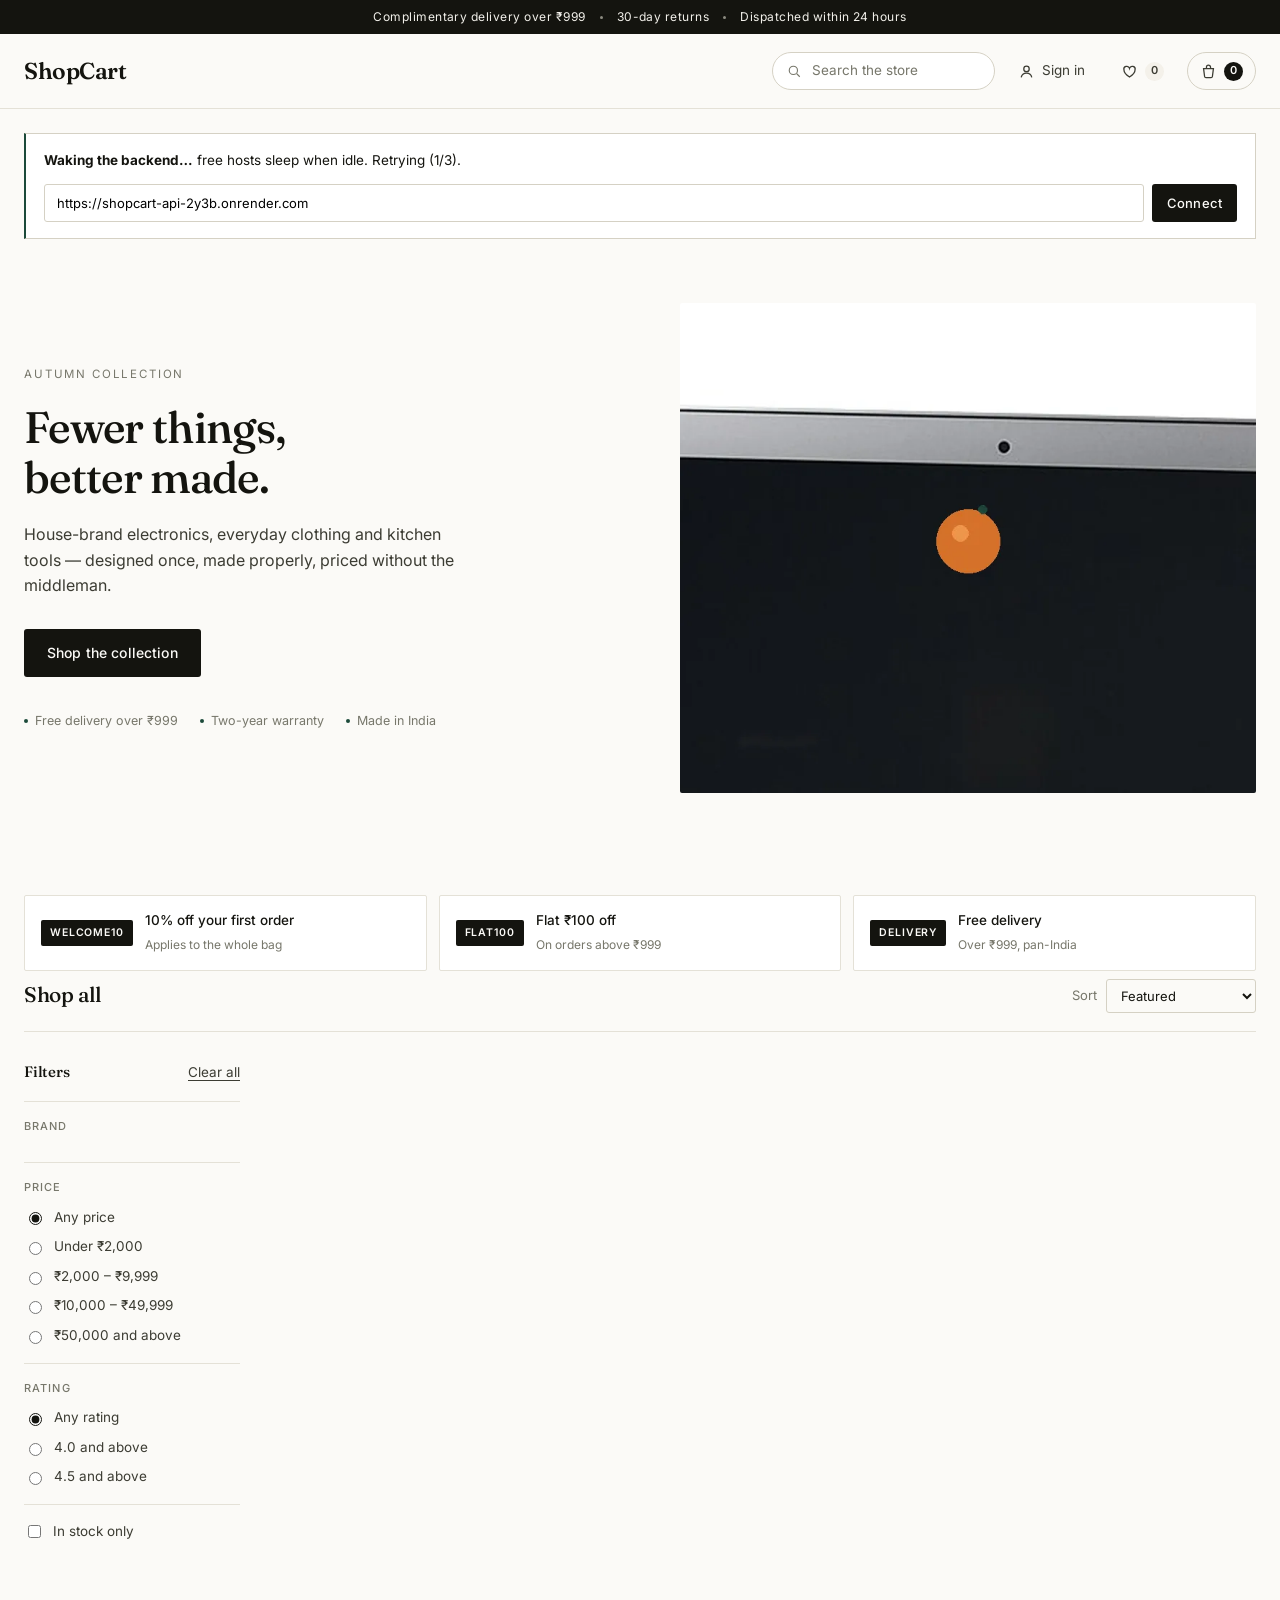
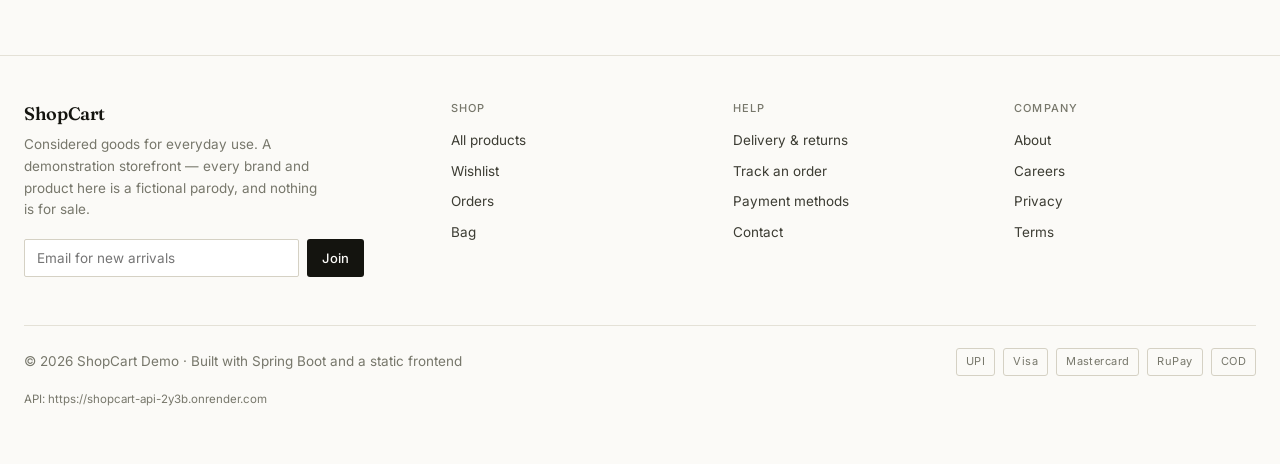
==== commit fb669ed1: "feat: make it behave like a real store Routing: hash-based deep links (#/product/{id}, #/cart, #/wis" ====
--- a/docs/index.html
+++ b/docs/index.html
@@ -30,13 +30,20 @@
     <nav class="primary-nav" id="category-bar"></nav>
 
     <div class="header-actions">
-      <label class="search">
-        <svg viewBox="0 0 20 20" aria-hidden="true"><circle cx="8.5" cy="8.5" r="5.5" /><path d="m13 13 4 4" /></svg>
-        <input id="search-input" type="search" placeholder="Search the store" autocomplete="off" aria-label="Search products" />
-      </label>
+      <div class="search-wrap">
+        <label class="search">
+          <svg viewBox="0 0 20 20" aria-hidden="true"><circle cx="8.5" cy="8.5" r="5.5" /><path d="m13 13 4 4" /></svg>
+          <input id="search-input" type="search" placeholder="Search the store" autocomplete="off" aria-label="Search products" />
+        </label>
+        <div class="suggest" id="suggest" hidden></div>
+      </div>
       <button class="ghost-btn" id="account-btn" aria-label="Account">
         <svg viewBox="0 0 20 20" aria-hidden="true"><circle cx="10" cy="7" r="3.2" /><path d="M3.8 17c.6-3.1 3.2-5 6.2-5s5.6 1.9 6.2 5" /></svg>
         <span id="account-label">Sign in</span>
+      </button>
+      <button class="ghost-btn" id="wishlist-btn" aria-label="Wishlist">
+        <svg viewBox="0 0 20 20" aria-hidden="true"><path d="M10 16.5S3.5 12.4 3.5 8.2A3.2 3.2 0 0 1 10 6.4a3.2 3.2 0 0 1 6.5 1.8c0 4.2-6.5 8.3-6.5 8.3Z" /></svg>
+        <span class="bag-count soft" id="wish-count">0</span>
       </button>
       <button class="ghost-btn bag-btn" data-nav="cart" aria-label="Bag">
         <svg viewBox="0 0 20 20" aria-hidden="true"><path d="M4.2 6.5h11.6l-1.2 9.4a1.6 1.6 0 0 1-1.6 1.4H7a1.6 1.6 0 0 1-1.6-1.4L4.2 6.5Z" /><path d="M7.6 6.5V4.9a2.4 2.4 0 0 1 4.8 0v1.6" /></svg>
@@ -69,6 +76,12 @@
       <div class="hero-art" id="hero-art" aria-hidden="true"></div>
     </div>
 
+    <div class="offers" id="offers">
+      <div class="offer"><span class="offer-tag">WELCOME10</span><div><strong>10% off your first order</strong><em>Applies to the whole bag</em></div></div>
+      <div class="offer"><span class="offer-tag">FLAT100</span><div><strong>Flat ₹100 off</strong><em>On orders above ₹999</em></div></div>
+      <div class="offer"><span class="offer-tag">Delivery</span><div><strong>Free delivery</strong><em>Over ₹999, pan-India</em></div></div>
+    </div>
+
     <div class="section-head">
       <div>
         <h2 id="catalogue-title">Shop all</h2>
@@ -86,11 +99,77 @@
       </label>
     </div>
 
-    <div class="grid" id="product-grid"></div>
-    <div class="empty" id="shop-empty" hidden>
+    <div class="shop-layout">
+      <aside class="filters" id="filters">
+        <div class="filters-head">
+          <h3>Filters</h3>
+          <button class="link-btn" id="clear-filters">Clear all</button>
+        </div>
+        <div class="filter-group">
+          <h4>Brand</h4>
+          <div id="filter-brands" class="filter-list"></div>
+        </div>
+        <div class="filter-group">
+          <h4>Price</h4>
+          <div id="filter-price" class="filter-list">
+            <label class="check"><input type="radio" name="price" value="all" checked /><span>Any price</span></label>
+            <label class="check"><input type="radio" name="price" value="0-1999" /><span>Under ₹2,000</span></label>
+            <label class="check"><input type="radio" name="price" value="2000-9999" /><span>₹2,000 – ₹9,999</span></label>
+            <label class="check"><input type="radio" name="price" value="10000-49999" /><span>₹10,000 – ₹49,999</span></label>
+            <label class="check"><input type="radio" name="price" value="50000-" /><span>₹50,000 and above</span></label>
+          </div>
+        </div>
+        <div class="filter-group">
+          <h4>Rating</h4>
+          <div class="filter-list">
+            <label class="check"><input type="radio" name="rating" value="0" checked /><span>Any rating</span></label>
+            <label class="check"><input type="radio" name="rating" value="4" /><span>4.0 and above</span></label>
+            <label class="check"><input type="radio" name="rating" value="4.5" /><span>4.5 and above</span></label>
+          </div>
+        </div>
+        <div class="filter-group">
+          <label class="check"><input type="checkbox" id="filter-stock" /><span>In stock only</span></label>
+        </div>
+      </aside>
+
+      <div class="shop-results">
+        <div class="grid" id="product-grid"></div>
+        <div class="empty" id="shop-empty" hidden>
       <h3>No products match that search</h3>
       <p>Try a different term, or clear the filters.</p>
-      <button class="btn btn-quiet" id="clear-filters">Clear filters</button>
+      <button class="btn btn-quiet" id="clear-filters-2">Clear filters</button>
+        </div>
+      </div>
+    </div>
+
+    <div class="section-head rail-head" id="rail-head" hidden>
+      <div><h2>Recently viewed</h2></div>
+    </div>
+    <div class="rail" id="recent-rail" hidden></div>
+  </section>
+
+  <!-- ============ PRODUCT ============ -->
+  <section id="view-product" class="view" hidden>
+    <nav class="crumbs" id="product-crumbs"></nav>
+    <div class="product-page" id="product-page"></div>
+    <div class="reviews" id="product-reviews"></div>
+    <div class="section-head rail-head" id="related-head" hidden>
+      <div><h2>You may also like</h2></div>
+    </div>
+    <div class="rail" id="related-rail" hidden></div>
+  </section>
+
+  <!-- ============ WISHLIST ============ -->
+  <section id="view-wishlist" class="view" hidden>
+    <div class="page-head">
+      <h1>Wishlist</h1>
+      <button class="link-btn" data-nav="shop">Continue shopping</button>
+    </div>
+    <div class="grid" id="wishlist-grid"></div>
+    <div class="empty" id="wishlist-empty" hidden>
+      <h3>Nothing saved yet</h3>
+      <p>Tap the heart on any product to keep it here.</p>
+      <button class="btn btn-solid" data-nav="shop">Browse the collection</button>
     </div>
   </section>
 
@@ -237,16 +316,59 @@
   </section>
 </main>
 
+<div class="drawer-backdrop" id="drawer-backdrop" hidden>
+  <aside class="drawer" id="drawer">
+    <div class="drawer-head">
+      <h3>Added to bag</h3>
+      <button class="sheet-close" id="drawer-close">Close</button>
+    </div>
+    <div id="drawer-body"></div>
+  </aside>
+</div>
+
 <footer class="site-footer">
-  <div class="shell footer-inner">
-    <div>
-      <p class="wordmark small">ShopCart</p>
-      <p class="muted">A demonstration storefront. Every brand, product and price here is fictional — the names are parodies, and nothing is for sale.</p>
-    </div>
-    <div class="footer-meta">
-      <p>Built with Spring Boot and a static frontend.</p>
-      <p class="muted" id="footer-api"></p>
-    </div>
+  <div class="shell">
+    <div class="footer-top">
+      <div class="footer-brand">
+        <p class="wordmark small">ShopCart</p>
+        <p class="muted">Considered goods for everyday use. A demonstration storefront — every brand and
+          product here is a fictional parody, and nothing is for sale.</p>
+        <form class="newsletter" id="newsletter-form">
+          <label class="sr-only" for="newsletter-email">Email address</label>
+          <input id="newsletter-email" type="email" placeholder="Email for new arrivals" required />
+          <button class="btn btn-solid btn-sm" type="submit">Join</button>
+        </form>
+        <p class="hint" id="newsletter-hint"></p>
+      </div>
+      <div class="footer-col">
+        <h4>Shop</h4>
+        <a href="#/shop" data-nav="shop">All products</a>
+        <a href="#/wishlist" data-nav="wishlist">Wishlist</a>
+        <a href="#/orders" data-nav="orders">Orders</a>
+        <a href="#/cart" data-nav="cart">Bag</a>
+      </div>
+      <div class="footer-col">
+        <h4>Help</h4>
+        <a href="#/shop" data-nav="shop">Delivery &amp; returns</a>
+        <a href="#/shop" data-nav="shop">Track an order</a>
+        <a href="#/shop" data-nav="shop">Payment methods</a>
+        <a href="#/shop" data-nav="shop">Contact</a>
+      </div>
+      <div class="footer-col">
+        <h4>Company</h4>
+        <a href="#/shop" data-nav="shop">About</a>
+        <a href="#/shop" data-nav="shop">Careers</a>
+        <a href="#/shop" data-nav="shop">Privacy</a>
+        <a href="#/shop" data-nav="shop">Terms</a>
+      </div>
+    </div>
+    <div class="footer-bottom">
+      <p class="muted">© 2026 ShopCart Demo · Built with Spring Boot and a static frontend</p>
+      <div class="pay-badges">
+        <span>UPI</span><span>Visa</span><span>Mastercard</span><span>RuPay</span><span>COD</span>
+      </div>
+    </div>
+    <p class="muted footer-api" id="footer-api"></p>
   </div>
 </footer>
 
@@ -280,14 +402,6 @@
   </div>
 </div>
 
-<!-- ============ PRODUCT ============ -->
-<div class="sheet-backdrop" id="product-modal" hidden>
-  <div class="sheet wide">
-    <button class="sheet-close" data-close="product-modal" aria-label="Close">Close</button>
-    <div id="product-detail"></div>
-  </div>
-</div>
-
 <div class="toast-stack" id="toast-wrap" aria-live="polite"></div>
 
 <script src="config.js"></script>
--- a/docs/styles.css
+++ b/docs/styles.css
@@ -169,6 +169,10 @@
 }
 .card-art svg { width: 74%; height: auto; transition: transform .4s cubic-bezier(.2,.7,.3,1); }
 .card-product:hover .card-art svg { transform: scale(1.04); }
+.card-art img { width: 100%; height: 100%; object-fit: cover; display: block; transition: transform .5s cubic-bezier(.2,.7,.3,1); }
+.card-product:hover .card-art img { transform: scale(1.03); }
+.hero-art img, .pd-art img, .line-art img, .oi-art img, .cell-art img { width: 100%; height: 100%; object-fit: cover; display: block; }
+.pd-art, .card-art, .line-art, .oi-art, .cell-art, .hero-art { overflow: hidden; }
 .tag {
   position: absolute; top: 12px; left: 12px; background: var(--surface); color: var(--ink);
   font-size: 10.5px; letter-spacing: .1em; text-transform: uppercase; padding: 4px 8px; border-radius: 2px;
@@ -479,3 +483,187 @@
   .footer-meta { text-align: left; }
   .sheet { width: 100%; }
 }
+
+/* ============ additions: filters, product page, reviews, wishlist, drawer, footer ============ */
+
+.sr-only { position: absolute; width: 1px; height: 1px; overflow: hidden; clip: rect(0 0 0 0); }
+
+.search-wrap { position: relative; }
+.suggest {
+  position: absolute; top: 46px; left: 0; right: 0; background: var(--surface);
+  border: 1px solid var(--line); border-radius: 2px; box-shadow: var(--shadow); z-index: 50;
+  max-height: 340px; overflow-y: auto;
+}
+.suggest-item {
+  display: flex; align-items: center; gap: 10px; padding: 10px 12px; cursor: pointer;
+  font-size: 13.5px; border-bottom: 1px solid var(--line);
+}
+.suggest-item:last-child { border-bottom: 0; }
+.suggest-item:hover { background: var(--paper-2); }
+.suggest-item .si-art { width: 32px; height: 32px; background: var(--sand); border-radius: 2px; overflow: hidden; flex: none; }
+.suggest-item .si-art img, .suggest-item .si-art svg { width: 100%; height: 100%; object-fit: cover; }
+.suggest-item .si-brand { font-size: 10.5px; letter-spacing: .1em; text-transform: uppercase; color: var(--muted); }
+.suggest-item .si-price { margin-left: auto; font-weight: 600; }
+
+.bag-count.soft { background: var(--paper-2); color: var(--ink-2); }
+
+.offers { display: grid; grid-template-columns: repeat(3, 1fr); gap: 12px; margin: 30px 0 8px; }
+.offer {
+  display: flex; align-items: center; gap: 12px; border: 1px solid var(--line);
+  border-radius: 2px; padding: 14px 16px; background: var(--surface);
+}
+.offer-tag {
+  font-size: 10.5px; letter-spacing: .08em; text-transform: uppercase; font-weight: 600;
+  background: var(--ink); color: var(--paper); padding: 5px 9px; border-radius: 2px; white-space: nowrap;
+}
+.offer strong { display: block; font-size: 13.5px; font-weight: 500; }
+.offer em { font-style: normal; font-size: 12px; color: var(--muted); }
+
+.shop-layout { display: grid; grid-template-columns: 216px minmax(0, 1fr); gap: 40px; align-items: start; }
+.filters { position: sticky; top: 96px; }
+.filters-head { display: flex; align-items: baseline; justify-content: space-between; margin-bottom: 18px; }
+.filters-head h3 { font-size: 15px; }
+.filter-group { border-top: 1px solid var(--line); padding: 16px 0; }
+.filter-group h4 { font-size: 11px; letter-spacing: .1em; text-transform: uppercase; color: var(--muted); margin: 0 0 10px; font-weight: 500; }
+.filter-list { display: flex; flex-direction: column; gap: 8px; }
+.check { display: flex; align-items: center; gap: 9px; font-size: 13.5px; color: var(--ink-2); cursor: pointer; }
+.check input { accent-color: var(--ink); }
+
+.rail-head { margin-top: 56px; }
+.rail { display: grid; grid-auto-flow: column; grid-auto-columns: 208px; gap: 18px; overflow-x: auto; padding-bottom: 8px; }
+.rail-card { cursor: pointer; }
+.rail-card .rail-art { background: var(--sand); border-radius: 2px; aspect-ratio: 1; overflow: hidden; display: grid; place-items: center; }
+.rail-card .rail-art img, .rail-card .rail-art svg { width: 100%; height: 100%; object-fit: cover; }
+.rail-card .rail-brand { font-size: 10px; letter-spacing: .12em; text-transform: uppercase; color: var(--muted); margin-top: 10px; display: block; }
+.rail-card .rail-name { font-size: 13.5px; }
+.rail-card .price { font-size: 14px; }
+
+.crumbs { display: flex; gap: 8px; font-size: 12.5px; color: var(--muted); padding: 26px 0 20px; }
+.crumbs a { color: var(--muted); text-decoration: none; }
+.crumbs a:hover { color: var(--ink); text-decoration: underline; }
+.crumbs span.sep { opacity: .5; }
+
+.product-page { display: grid; grid-template-columns: 1.05fr .95fr; gap: 56px; align-items: start; }
+.gallery { position: sticky; top: 96px; }
+.gallery-main { background: var(--sand); border-radius: 2px; aspect-ratio: 1 / 1.12; overflow: hidden; display: grid; place-items: center; }
+.gallery-main img, .gallery-main svg { width: 100%; height: 100%; object-fit: cover; }
+.gallery-note { display: flex; gap: 18px; margin-top: 12px; font-size: 12px; color: var(--muted); }
+.gallery-note span { display: flex; align-items: center; gap: 6px; }
+
+.product-info h1 { font-size: clamp(26px, 3vw, 36px); margin: 10px 0 14px; }
+.product-info .pd-brand { font-size: 11.5px; letter-spacing: .14em; text-transform: uppercase; color: var(--muted); }
+.rating-row { display: flex; align-items: center; gap: 10px; font-size: 13px; color: var(--muted); }
+.rating-row a { color: var(--ink-2); }
+.price-block { display: flex; align-items: baseline; gap: 12px; margin: 22px 0 4px; }
+.price-block .price { font-family: var(--display); font-size: 30px; }
+.price-block .mrp { font-size: 15px; }
+.price-block .off { font-size: 14px; }
+.tax-note { font-size: 12.5px; color: var(--muted); }
+
+.pincode { border: 1px solid var(--line); border-radius: 2px; padding: 16px; margin: 24px 0; background: var(--surface); }
+.pincode label { font-size: 12px; letter-spacing: .04em; text-transform: uppercase; color: var(--muted); }
+.pincode-row { display: flex; gap: 8px; margin-top: 8px; }
+.pincode-row input {
+  flex: 1; height: 38px; border: 1px solid var(--line-2); border-radius: 2px; padding: 0 12px;
+  font: inherit; font-size: 13.5px; outline: none;
+}
+.pincode-row input:focus { border-color: var(--ink-2); }
+.pincode-result { font-size: 13px; margin-top: 10px; color: var(--ink-2); }
+.pincode-result strong { color: var(--accent); }
+
+.buy-row { display: flex; align-items: center; gap: 12px; margin-top: 8px; flex-wrap: wrap; }
+.buy-row .btn-solid { flex: 1; min-width: 180px; }
+.wish-btn {
+  display: inline-flex; align-items: center; gap: 8px; height: 46px; padding: 0 18px;
+  border: 1px solid var(--line-2); border-radius: 2px; background: var(--surface);
+  font: inherit; font-size: 13.5px; cursor: pointer; color: var(--ink-2);
+}
+.wish-btn svg { width: 16px; height: 16px; fill: none; stroke: currentColor; stroke-width: 1.5; }
+.wish-btn.is-saved { border-color: var(--sale); color: var(--sale); }
+.wish-btn.is-saved svg { fill: var(--sale); stroke: var(--sale); }
+
+.wish-heart {
+  position: absolute; top: 10px; right: 10px; width: 32px; height: 32px; border-radius: 50%;
+  border: 0; background: rgba(255,255,255,.92); display: grid; place-items: center; cursor: pointer;
+  opacity: 0; transition: opacity .18s ease;
+}
+.card-product:hover .wish-heart, .wish-heart.is-saved { opacity: 1; }
+.wish-heart svg { width: 15px; height: 15px; fill: none; stroke: var(--ink-2); stroke-width: 1.6; }
+.wish-heart.is-saved svg { fill: var(--sale); stroke: var(--sale); }
+
+.reviews { margin-top: 64px; border-top: 1px solid var(--line); padding-top: 34px; }
+.reviews-grid { display: grid; grid-template-columns: 250px minmax(0, 1fr); gap: 48px; align-items: start; }
+.review-score { font-family: var(--display); font-size: 44px; line-height: 1; }
+.review-score span { font-size: 15px; color: var(--muted); font-family: var(--ui); }
+.dist-row { display: flex; align-items: center; gap: 8px; font-size: 12px; color: var(--muted); margin-top: 6px; }
+.dist-bar { flex: 1; height: 5px; background: var(--paper-2); border-radius: 3px; overflow: hidden; }
+.dist-bar i { display: block; height: 100%; background: var(--ink); }
+.review-item { border-bottom: 1px solid var(--line); padding: 18px 0; }
+.review-item:first-child { padding-top: 0; }
+.review-head { display: flex; align-items: center; gap: 10px; font-size: 13px; }
+.review-head strong { font-weight: 500; }
+.review-head .muted { margin-left: auto; font-size: 12px; }
+.review-title { font-size: 14px; margin: 6px 0 4px; font-weight: 500; }
+.review-body { font-size: 13.5px; color: var(--ink-2); }
+.review-form { border: 1px solid var(--line); border-radius: 2px; padding: 20px; margin-bottom: 26px; background: var(--surface); }
+.review-form h3 { margin-bottom: 14px; }
+.star-pick { display: flex; gap: 4px; margin-bottom: 14px; }
+.star-pick button { background: none; border: 0; cursor: pointer; padding: 2px; }
+.star-pick svg { width: 22px; height: 22px; fill: none; stroke: var(--line-2); stroke-width: 1.4; }
+.star-pick button.on svg { fill: var(--ink); stroke: var(--ink); }
+
+.drawer-backdrop { position: fixed; inset: 0; z-index: 70; background: rgba(20,20,15,.4); display: flex; justify-content: flex-end; }
+.drawer {
+  width: min(400px, 100%); background: var(--paper); height: 100%; padding: 26px;
+  overflow-y: auto; animation: slide-in .24s cubic-bezier(.2,.7,.3,1);
+}
+.drawer-head { display: flex; align-items: center; justify-content: space-between; margin-bottom: 18px; }
+.drawer-head .sheet-close { position: static; }
+.drawer-line { display: flex; gap: 12px; padding: 12px 0; border-bottom: 1px solid var(--line); }
+.drawer-line .dl-art { width: 56px; height: 56px; background: var(--sand); border-radius: 2px; overflow: hidden; flex: none; }
+.drawer-line .dl-art img, .drawer-line .dl-art svg { width: 100%; height: 100%; object-fit: cover; }
+.drawer-line .dl-name { font-size: 13.5px; }
+.drawer-line .dl-meta { font-size: 12px; color: var(--muted); }
+.drawer-total { display: flex; justify-content: space-between; padding: 16px 0; font-weight: 600; }
+
+.footer-top { display: grid; grid-template-columns: 1.6fr 1fr 1fr 1fr; gap: 40px; }
+.footer-brand p { max-width: 34ch; }
+.footer-col { display: flex; flex-direction: column; gap: 9px; }
+.footer-col h4 { font-size: 11px; letter-spacing: .1em; text-transform: uppercase; color: var(--muted); margin: 0 0 4px; font-weight: 500; }
+.footer-col a { font-size: 13.5px; color: var(--ink-2); text-decoration: none; }
+.footer-col a:hover { color: var(--ink); text-decoration: underline; text-underline-offset: 3px; }
+.newsletter { display: flex; gap: 8px; margin-top: 18px; max-width: 340px; }
+.newsletter input {
+  flex: 1; height: 38px; border: 1px solid var(--line-2); border-radius: 2px; padding: 0 12px;
+  font: inherit; font-size: 13.5px; background: var(--surface); outline: none;
+}
+.newsletter input:focus { border-color: var(--ink-2); }
+.footer-bottom {
+  display: flex; justify-content: space-between; align-items: center; gap: 20px; flex-wrap: wrap;
+  border-top: 1px solid var(--line); margin-top: 40px; padding-top: 22px;
+}
+.pay-badges { display: flex; gap: 8px; flex-wrap: wrap; }
+.pay-badges span {
+  border: 1px solid var(--line-2); border-radius: 3px; padding: 4px 9px;
+  font-size: 11px; letter-spacing: .04em; color: var(--muted);
+}
+.footer-api { margin-top: 14px; font-size: 11.5px; }
+
+@media (max-width: 1080px) {
+  .shop-layout { grid-template-columns: 1fr; gap: 26px; }
+  .filters { position: static; }
+  .filter-group { border-top: 0; padding: 10px 0; }
+  .offers { grid-template-columns: 1fr; }
+  .product-page { grid-template-columns: 1fr; gap: 30px; }
+  .gallery { position: static; }
+  .reviews-grid { grid-template-columns: 1fr; gap: 26px; }
+  .footer-top { grid-template-columns: 1fr 1fr; gap: 28px; }
+}
+
+@media (max-width: 820px) {
+  .rail { grid-auto-columns: 150px; }
+  .footer-top { grid-template-columns: 1fr; }
+  .footer-bottom { flex-direction: column; align-items: flex-start; }
+  .wish-heart { opacity: 1; }
+  .buy-row .btn-solid { min-width: 100%; }
+}
